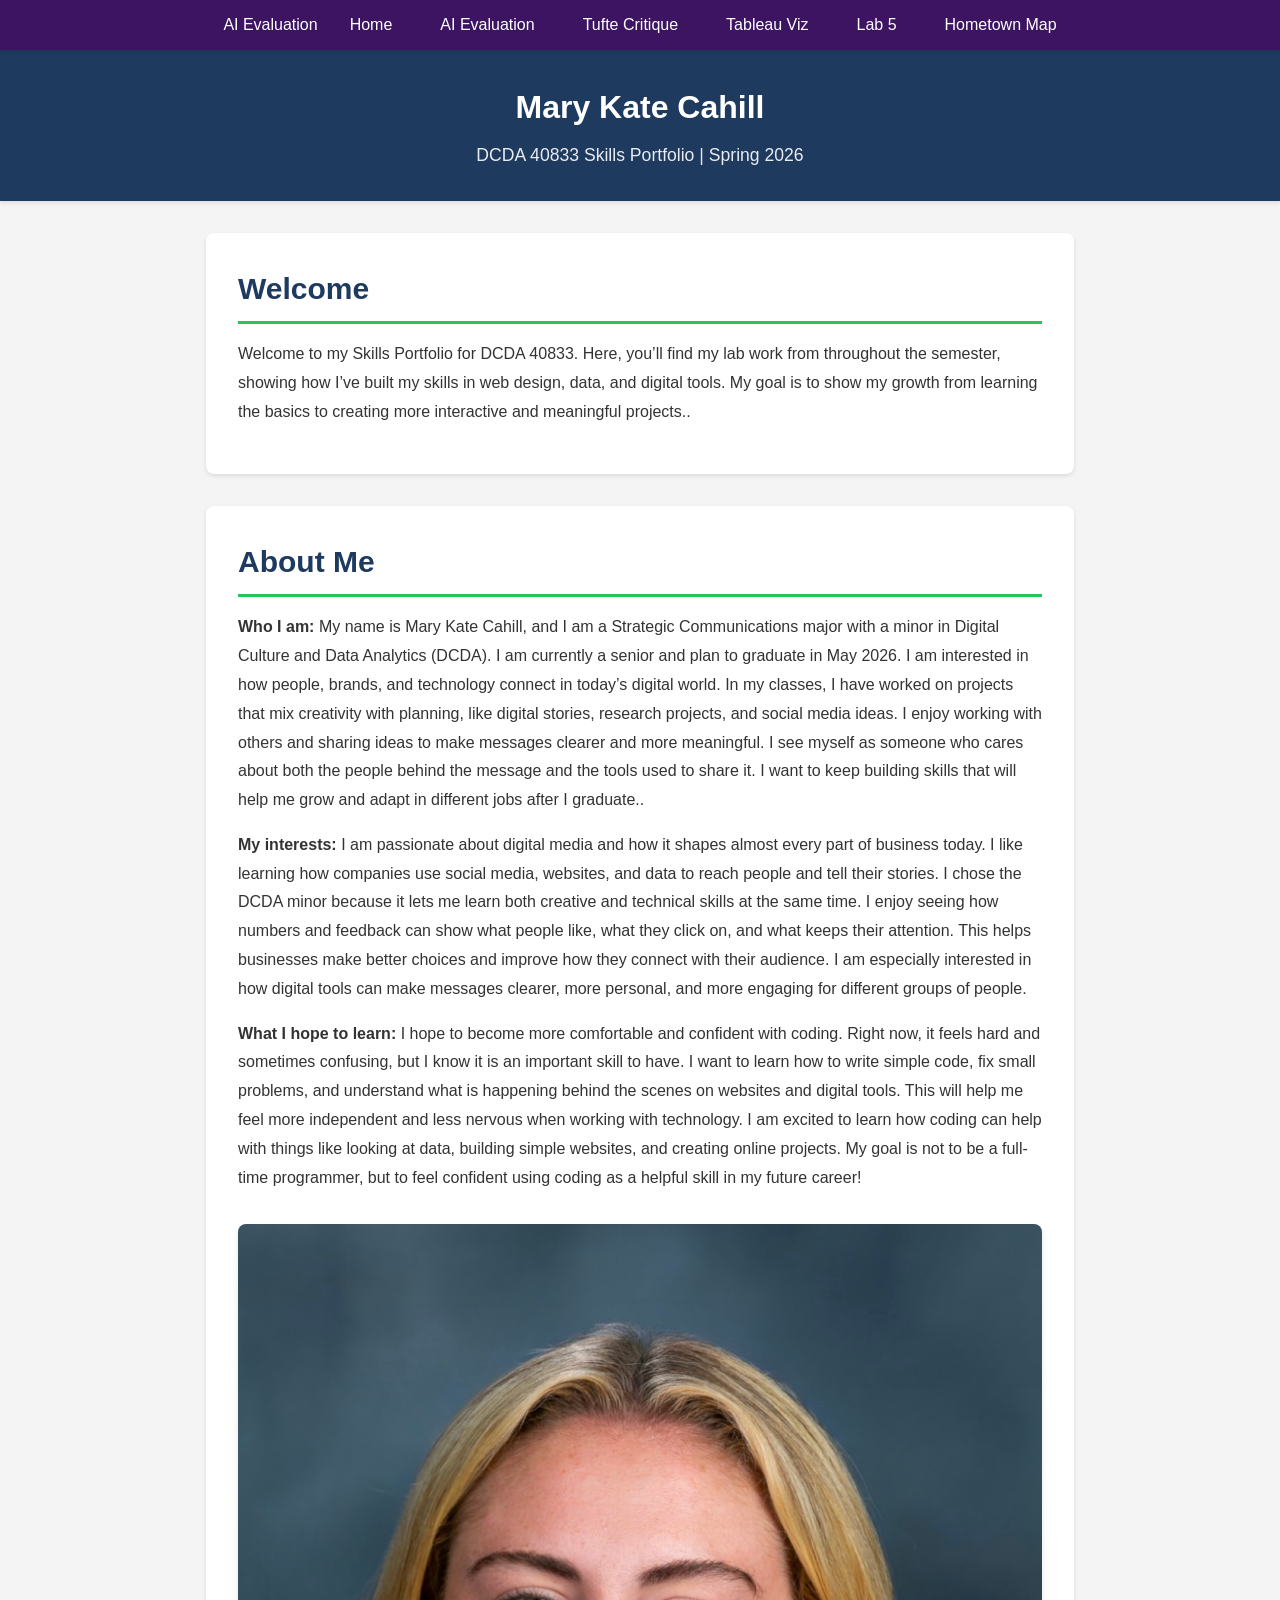
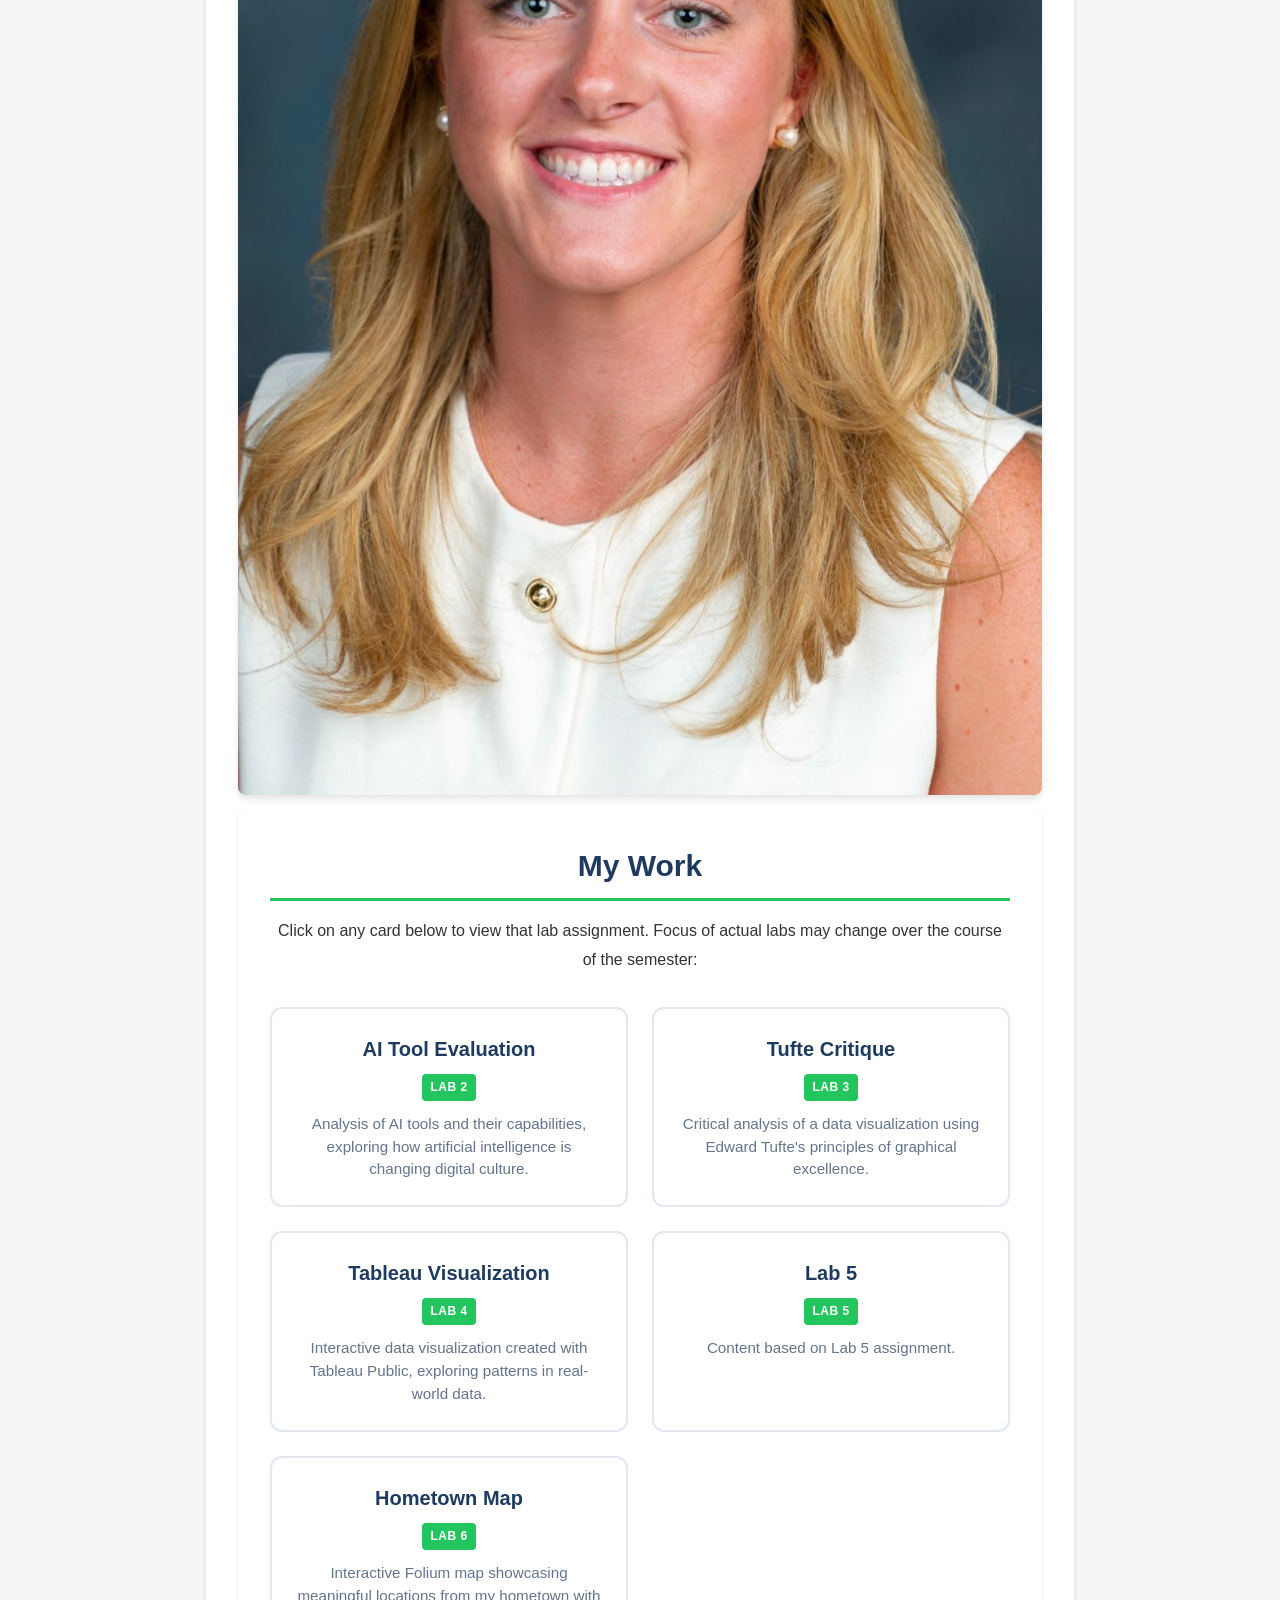
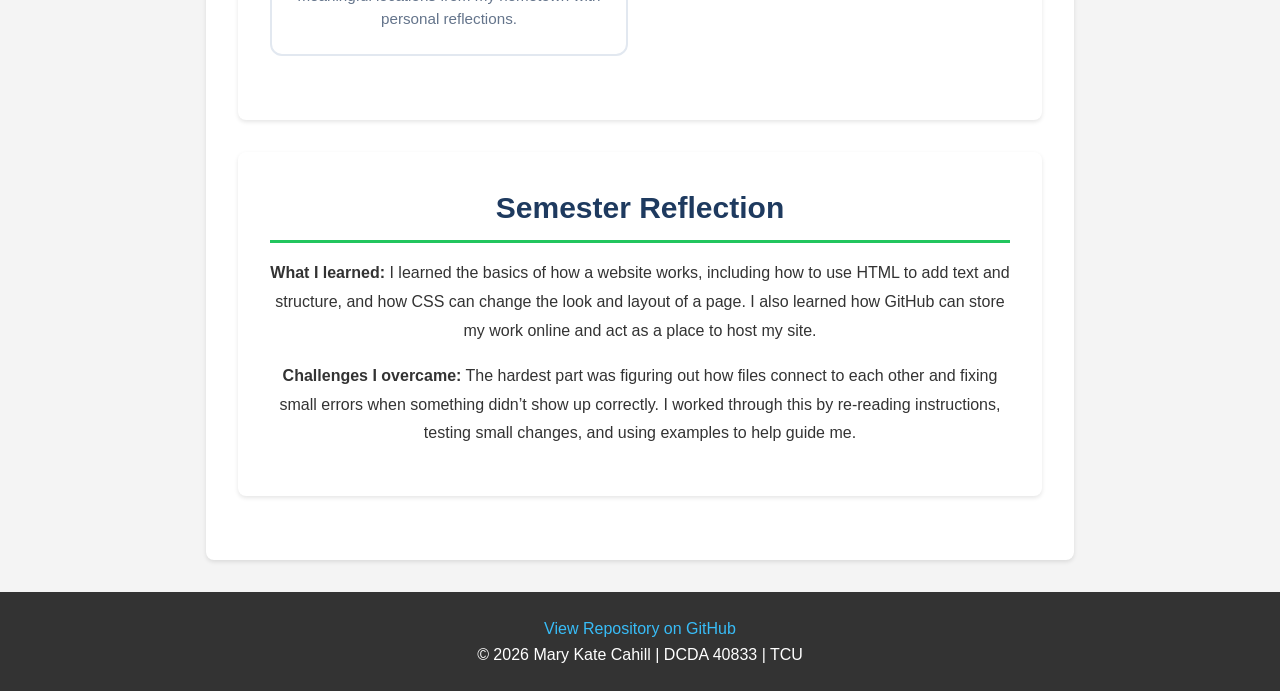
==== index.html @ c6112551 "lab 2" ====
<!DOCTYPE html>
<html lang="en">
<head>
    <meta charset="UTF-8">
    <meta name="viewport" content="width=device-width, initial-scale=1.0">
    <meta name="description" content="Skills Portfolio showcasing work from DCDA 40833">
    <meta name="author" content="Your Name">
    <title>Mary Kate Cahill  | DCDA 40833 Skills Portfolio</title>
    <link rel="stylesheet" href="css/styles.css">
</head>
<body>
    <!-- Navigation: Links to all portfolio pages -->
    <nav> <li><a href="ai-evaluation.html">AI Evaluation</a></li>
        
        <ul>
            <li><a href="index.html">Home</a></li>
            <li><a href="ai-evaluation.html">AI Evaluation</a></li>
            <li><a href="tufte-critique.html">Tufte Critique</a></li>
            <li><a href="tableau-visualization.html">Tableau Viz</a></li>
            <li><a href="lab5.html">Lab 5</a></li>
            <li><a href="hometown-map.html">Hometown Map</a></li>
        </ul>
    </nav>

    <!-- Header: Your name and course info -->
    <header>
        <h1>Mary Kate Cahill</h1>
        <p>DCDA 40833 Skills Portfolio | Spring 2026</p>
    </header>

    <main>
        <!-- Welcome Section: Brief introduction to your portfolio -->
        <section id="welcome">
            <h2>Welcome</h2>
            <!-- TODO: Write a brief introduction (2-3 sentences) about your portfolio -->
            <p>Welcome to my Skills Portfolio for DCDA 40833. Here, you’ll find my lab work from throughout the semester, showing how I’ve built my skills in web design, data, and digital tools. My goal is to show my growth from learning the basics to creating more interactive and meaningful projects..</p>
        </section>

        <!-- About Section: Tell visitors about yourself -->
        <section id="about">
            <h2>About Me</h2>
            <!-- TODO: Replace this placeholder content with information about yourself -->
            <p><strong>Who I am:</strong> My name is Mary Kate Cahill, and I am a Strategic Communications major with a minor in Digital Culture and Data Analytics (DCDA). I am currently a senior and plan to graduate in May 2026. I am interested in how people, brands, and technology connect in today’s digital world. In my classes, I have worked on projects that mix creativity with planning, like digital stories, research projects, and social media ideas. I enjoy working with others and sharing ideas to make messages clearer and more meaningful. I see myself as someone who cares about both the people behind the message and the tools used to share it. I want to keep building skills that will help me grow and adapt in different jobs after I graduate..</p>
            <p><strong>My interests:</strong> I am passionate about digital media and how it shapes almost every part of business today. I like learning how companies use social media, websites, and data to reach people and tell their stories. I chose the DCDA minor because it lets me learn both creative and technical skills at the same time. I enjoy seeing how numbers and feedback can show what people like, what they click on, and what keeps their attention. This helps businesses make better choices and improve how they connect with their audience. I am especially interested in how digital tools can make messages clearer, more personal, and more engaging for different groups of people.</p>
            <p><strong>What I hope to learn:</strong> I hope to become more comfortable and confident with coding. Right now, it feels hard and sometimes confusing, but I know it is an important skill to have. I want to learn how to write simple code, fix small problems, and understand what is happening behind the scenes on websites and digital tools. This will help me feel more independent and less nervous when working with technology. I am excited to learn how coding can help with things like looking at data, building simple websites, and creating online projects. My goal is not to be a full-time programmer, but to feel confident using coding as a helpful skill in my future career!</p>

            <!-- Optional: Add a photo of yourself -->
            <!-- I chose this introduction because I want visitors to know this portfolio shows my growth over the whole semester, not just one project  -->
             <!-- I included lab work in my welcome message to make it clear this site is built around hands-on learning and practice.  -->
             <!-- I mentioned web design and digital tools so visitors understand I am working on both creative and technical skills.  -->
             <!-- I focused on progress from basics to more advanced projects to show that I am learning step by step. -->
              <!-- I kept the language simple so anyone visiting, even without a tech background, can easily understand what this portfolio is about. -->

        
            
<figure class="viz-container">
    <img src="images/profile.jpg" alt="Photo of Your Name"


        </section>

        <!-- Portfolio Section: Links to all lab pages -->
        <section id="portfolio">
            <h2>My Work</h2>
            <p>Click on any card below to view that lab assignment. Focus of actual labs may change over the course of the semester:</p>

            <!-- Portfolio Grid: Cards linking to each lab page -->
            <div class="portfolio-grid">

                <!-- Lab 2: AI Tool Evaluation -->
                <a href="ai-evaluation.html" class="portfolio-card">
                    <h3>AI Tool Evaluation</h3>
                    <span class="lab-tag">Lab 2</span>
                    <p>Analysis of AI tools and their capabilities, exploring how artificial intelligence is changing digital culture.</p>
                </a>

                <!-- Lab 3: Tufte Critique -->
                <a href="tufte-critique.html" class="portfolio-card">
                    <h3>Tufte Critique</h3>
                    <span class="lab-tag">Lab 3</span>
                    <p>Critical analysis of a data visualization using Edward Tufte's principles of graphical excellence.</p>
                </a>

                <!-- Lab 4: Tableau Visualization -->
                <a href="tableau-visualization.html" class="portfolio-card">
                    <h3>Tableau Visualization</h3>
                    <span class="lab-tag">Lab 4</span>
                    <p>Interactive data visualization created with Tableau Public, exploring patterns in real-world data.</p>
                </a>

                <!-- Lab 5: TBD -->
                <a href="lab5.html" class="portfolio-card">
                    <h3>Lab 5</h3>
                    <span class="lab-tag">Lab 5</span>
                    <p>Content based on Lab 5 assignment.</p>
                </a>

                <!-- Lab 6: Hometown Map -->
                <a href="hometown-map.html" class="portfolio-card">
                    <h3>Hometown Map</h3>
                    <span class="lab-tag">Lab 6</span>
                    <p>Interactive Folium map showcasing meaningful locations from my hometown with personal reflections.</p>
                </a>

            </div>
        </section>

        <!-- Reflection Section: Optional semester reflection -->
        <section id="reflection">
            <h2>Semester Reflection</h2>
            <!-- TODO: After completing all labs, write a reflection on your growth -->
            <p><strong>What I learned:</strong> I learned the basics of how a website works, including how to use HTML to add text and structure, and how CSS can change the look and layout of a page. I also learned how GitHub can store my work online and act as a place to host my site.</p>
            <p><strong>Challenges I overcame:</strong> The hardest part was figuring out how files connect to each other and fixing small errors when something didn’t show up correctly. I worked through this by re-reading instructions, testing small changes, and using examples to help guide me.</p>
            
        </section>
    </main>

    <!-- Footer: Links and copyright -->
    <footer>
        <p><a href="https://github.com/yourusername/your-repo-name">View Repository on GitHub</a></p>
        <p>&copy; 2026 Mary Kate Cahill | DCDA 40833 | TCU</p>
    </footer>
</body>
</html>
---- css/styles.css ----
/* =========================
   DCDA 40833 Skills Portfolio Template
   CSS Stylesheet for Student Portfolios
   ========================= */

/* =========================
   CSS Variables (Color Scheme)
   ========================= */
:root {
    --primary-color: #1e3a5f;      /* Ocean Blue */
    --secondary-color: #22c55e;    /* Forest Green */
    --accent-color: #38bdf8;       /* Slate Professional */
    --text-color: #333;            /* Dark gray for text */
    --text-secondary: #64748b;     /* Lighter gray for captions */
    --bg-color: #f4f4f4;           /* Light background */
    --white: #ffffff;
}

/* =========================
   Basic Reset & Typography
   ========================= */
* {
    margin: 0;
    padding: 0;
    box-sizing: border-box;
}

html {
    scroll-behavior: smooth;       /* Smooth scrolling for anchor links */
}

body {
    font-family: -apple-system, BlinkMacSystemFont, 'Segoe UI', 'Roboto', 'Helvetica Neue', Arial, sans-serif;
    line-height: 1.6;
    color: var(--text-color);
    background-color: var(--bg-color);
}

/* =========================
   Header & Navigation
   ========================= */
/* Style semantic tags directly - no classes needed! */
header {
    background-color: var(--primary-color);
    color: white;
    padding: 2rem 0;
    text-align: center;
    box-shadow: 0 2px 4px rgba(0, 0, 0, 0.1);
}

header h1 {
    color: white;
    margin: 0 0 0.5rem 0;
    font-size: 2rem;
}

header p {
    margin: 0;
    opacity: 0.9;
    font-size: 1.1rem;
}

nav {
    background-color: #3d1461;
    padding: 0.75rem;
    display: flex;              /* Make nav a flex container */
    justify-content: center;    /* Center the ul inside nav */
    position: sticky;           /* Stick to top when scrolling */
    top: 0;
    z-index: 100;
    box-shadow: 0 2px 4px rgba(0, 0, 0, 0.1);
}

/* Style the navigation list */
nav ul {
    list-style: none;           /* Remove bullets */
    padding: 0;                 /* Remove default padding */
    margin: 0;                  /* Remove default margin */
    display: flex;              /* Arrange items horizontally */
    flex-direction: row;        /* Explicit: horizontal on desktop */
    justify-content: center;    /* Center the items */
    gap: 1rem;                  /* Space between items */
    flex-wrap: wrap;            /* Wrap on small screens */
}

nav li {
    list-style: none;           /* Extra insurance - remove bullets */
}

nav a {
    color: white;
    text-decoration: none;
    padding: 0.5rem 1rem;
    transition: background-color 0.3s ease;
    border-radius: 4px;
}

nav a:hover {
    background-color: var(--primary-color);
}

/* =========================
   Main Content
   ========================= */
/* Style main semantic tag directly */
main {
    max-width: 900px;          /* Don't get too wide */
    margin: 2rem auto;         /* Center horizontally */
    padding: 0 1rem;           /* Space on sides for mobile */
}

/* All sections inside main get consistent styling */
main section {
    background-color: white;
    padding: 2rem;
    margin-bottom: 2rem;       /* Space between sections */
    border-radius: 8px;        /* Rounded corners */
    box-shadow: 0 2px 4px rgba(0, 0, 0, 0.1);
}

/* Style h2 headings inside sections */
main section h2 {
    color: var(--primary-color);
    border-bottom: 3px solid var(--secondary-color);
    padding-bottom: 0.5rem;
    margin-bottom: 1rem;
    font-size: 1.875rem;
}

main section h3 {
    color: var(--text-color);
    margin-top: 1.5rem;
    margin-bottom: 0.75rem;
    font-size: 1.5rem;
}

/* Paragraphs inside sections */
main section p {
    margin-bottom: 1rem;
    line-height: 1.8;
}

/* Lists inside sections */
main section ul,
main section ol {
    margin: 1rem 0 1rem 2rem;
    line-height: 1.8;
}

main section li {
    margin-bottom: 0.5rem;
}

/* =========================
   Data Visualizations
   ========================= */
/* Container for charts and images */
.viz-container {
    margin: 2rem 0;
    text-align: center;
}

.viz-container img {
    max-width: 100%;           /* Responsive: never wider than container */
    height: auto;              /* Maintain aspect ratio */
    border-radius: 8px;
    box-shadow: 0 4px 6px rgba(0, 0, 0, 0.1);
    margin-bottom: 0.5rem;
}

/* Figure captions */
.viz-container figcaption {
    font-style: italic;
    color: var(--text-secondary);
    font-size: 0.9rem;
    margin-top: 0.5rem;
}

/* Grid layout for multiple visualizations */
.viz-grid {
    display: grid;
    grid-template-columns: repeat(auto-fit, minmax(300px, 1fr));
    gap: 1.5rem;
    margin: 2rem 0;
}

/* =========================
   Code Blocks
   ========================= */
/* Improve pre/code styling for Python code */
pre {
    background: #2d2d2d;          /* Dark background */
    color: #f8f8f2;               /* Light text */
    border: none;
    border-radius: 8px;
    padding: 1.5rem;
    overflow-x: auto;
    margin: 1.5rem 0;
    font-size: 0.9rem;
    line-height: 1.5;
}

code {
    font-family: 'SF Mono', Monaco, 'Cascadia Code', 'Roboto Mono', Consolas, 'Courier New', monospace;
}

/* Inline code (inside paragraphs) */
p code, li code {
    background: #f4f4f4;
    color: #c7254e;
    padding: 0.2rem 0.4rem;
    border-radius: 3px;
    font-size: 0.9em;
}

/* Code block titles */
.code-title {
    background: #1e1e1e;
    color: #9cdcfe;
    padding: 0.5rem 1rem;
    border-radius: 8px 8px 0 0;
    font-family: monospace;
    font-size: 0.85rem;
    margin-bottom: -0.5rem;
}

.code-title + pre {
    border-radius: 0 0 8px 8px;
    margin-top: 0;
}

/* =========================
   Data Tables
   ========================= */
table {
    width: 100%;
    border-collapse: collapse;
    margin: 1.5rem 0;
    background: white;
}

th, td {
    padding: 0.75rem 1rem;
    text-align: left;
    border: 1px solid #e2e8f0;
}

th {
    background: var(--primary-color);
    color: white;
    font-weight: 600;
}

tr:nth-child(even) {
    background: #f8f9fa;
}

.results-table {
    font-size: 0.95rem;
    margin: 1.5rem auto;
    max-width: 700px;
}

.results-table td {
    text-align: center;
}

.results-table td:first-child {
    text-align: left;
    font-weight: 500;
}

/* Highlight key rows */
.results-table tr.highlight {
    background: #fff3cd;
    font-weight: bold;
}

/* =========================
   Framework Connections
   ========================= */
.framework-callout {
    background: linear-gradient(135deg, #f0e7f8, #e9d5ff);
    border-left: 5px solid var(--secondary-color);
    border-radius: 8px;
    padding: 1.5rem;
    margin: 2rem 0;
}

.framework-callout h3 {
    color: var(--primary-color);
    margin-top: 0;
}

.framework-callout strong {
    color: var(--secondary-color);
}

/* =========================
   Portfolio Cards
   ========================= */
/* Grid layout for portfolio cards on home page */
.portfolio-grid {
    display: grid;
    grid-template-columns: repeat(auto-fit, minmax(280px, 1fr));
    gap: 1.5rem;
    margin: 2rem 0;
}

/* Individual portfolio card styling */
.portfolio-card {
    display: block;
    background: white;
    border: 2px solid #e2e8f0;
    border-radius: 12px;
    padding: 1.5rem;
    text-decoration: none;
    color: var(--text-color);
    transition: all 0.3s ease;
    position: relative;
}

.portfolio-card:hover {
    border-color: var(--primary-color);
    box-shadow: 0 8px 16px rgba(77, 25, 121, 0.15);
    transform: translateY(-4px);
}

.portfolio-card h3 {
    color: var(--primary-color);
    margin: 0 0 0.5rem 0;
    font-size: 1.25rem;
}

.portfolio-card p {
    color: var(--text-secondary);
    font-size: 0.95rem;
    margin: 0.75rem 0 0 0;
    line-height: 1.5;
}

/* Lab tag badge on portfolio cards */
.lab-tag {
    display: inline-block;
    background: var(--secondary-color);
    color: white;
    font-size: 0.75rem;
    font-weight: 600;
    padding: 0.25rem 0.5rem;
    border-radius: 4px;
    text-transform: uppercase;
    letter-spacing: 0.5px;
}

/* =========================
   Footer (semantic tag)
   ========================= */
footer {
    background-color: #333;
    color: white;
    text-align: center;
    padding: 1.5rem;
    margin-top: 2rem;
}

footer a {
    color: var(--accent-color);
    text-decoration: none;
}

footer a:hover {
    text-decoration: underline;
}

/* =========================
   Responsive Design (Mobile)
   ========================= */
@media (max-width: 768px) {
    header h1 {
        font-size: 1.5rem;     /* Smaller on mobile */
    }

    nav {
        font-size: 0.9rem;
    }

    /* Stack navigation vertically on mobile */
    nav ul {
        flex-direction: column;  /* Change from row to column */
        align-items: center;     /* Center the stacked items */
    }

    nav a {
        display: block;          /* Full width for easier tapping */
        width: 100%;
        text-align: center;
    }

    main section {
        padding: 1rem;         /* Less padding on mobile */
    }

    .viz-grid {
        grid-template-columns: 1fr;  /* Single column on mobile */
    }
}

/* =========================
   Print Styles (Optional)
   ========================= */
@media print {
    nav {
        display: none;
    }

    main section {
        box-shadow: none;
        page-break-inside: avoid;
    }
}
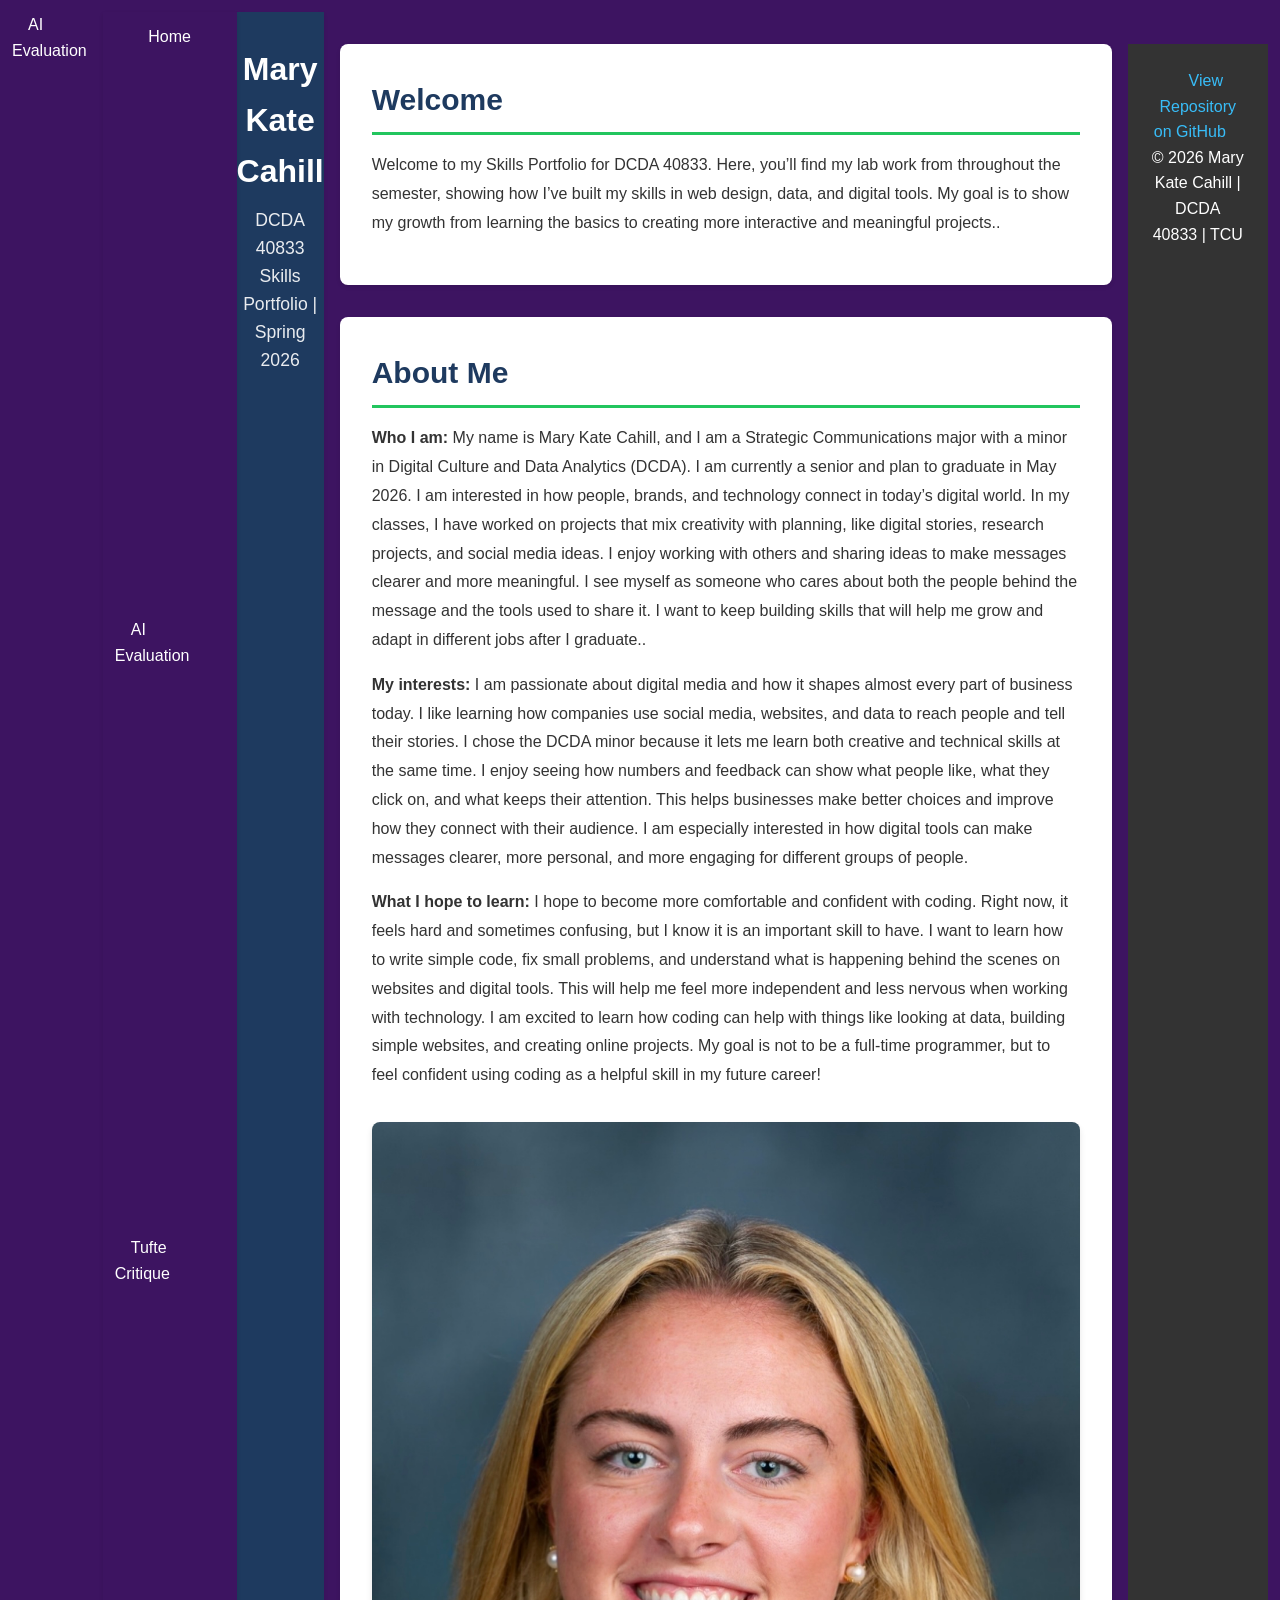
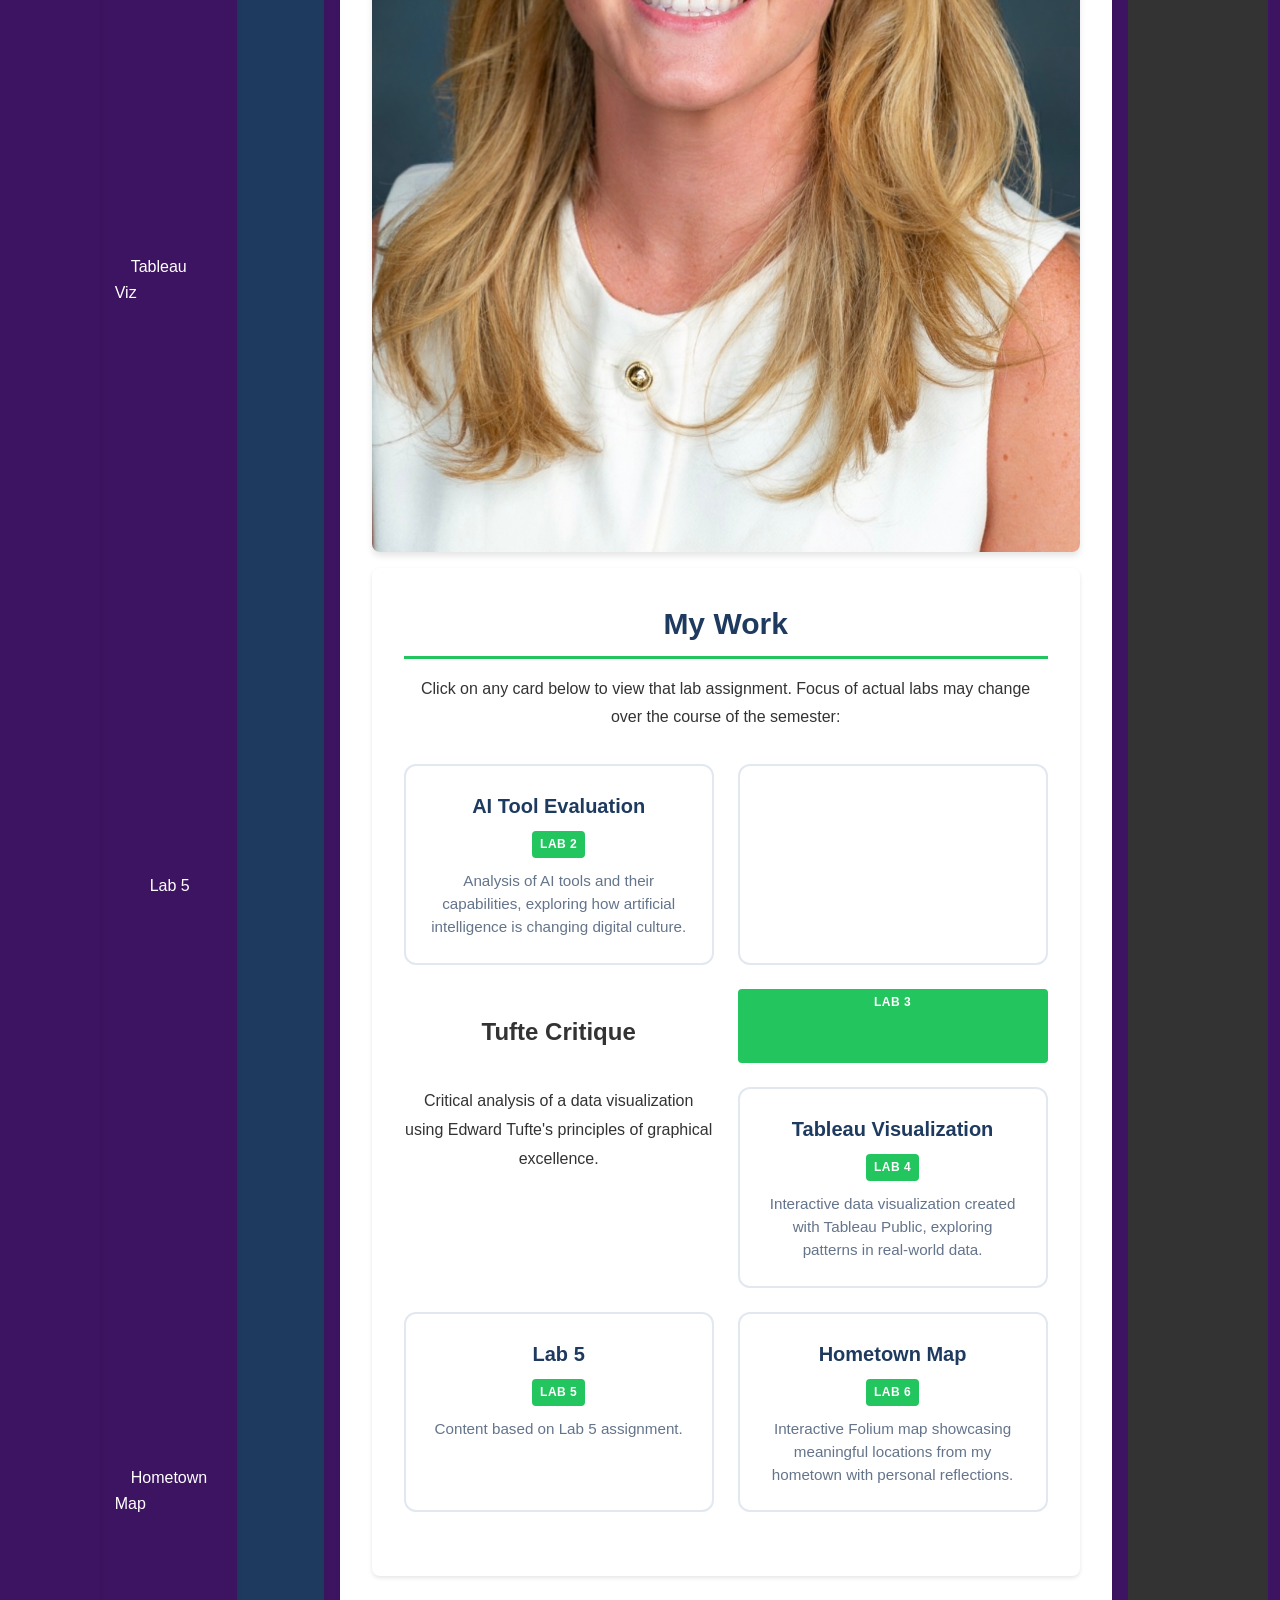
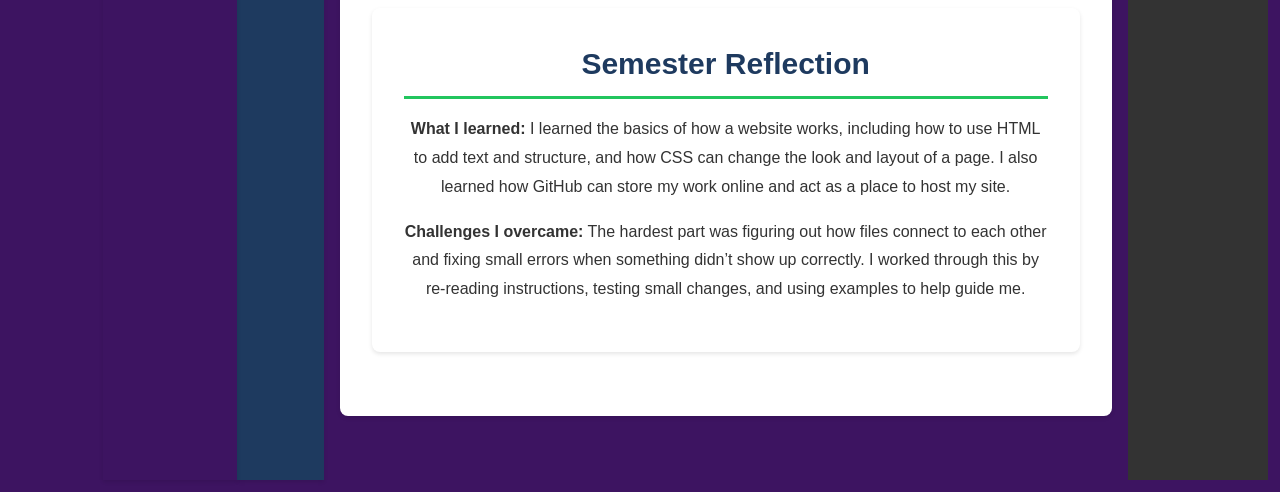
==== commit 7b8bddc2: "lab3- update" ====
--- a/index.html
+++ b/index.html
@@ -12,15 +12,17 @@
     <!-- Navigation: Links to all portfolio pages -->
     <nav> <li><a href="ai-evaluation.html">AI Evaluation</a></li>
         
-        <ul>
-            <li><a href="index.html">Home</a></li>
-            <li><a href="ai-evaluation.html">AI Evaluation</a></li>
-            <li><a href="tufte-critique.html">Tufte Critique</a></li>
-            <li><a href="tableau-visualization.html">Tableau Viz</a></li>
-            <li><a href="lab5.html">Lab 5</a></li>
-            <li><a href="hometown-map.html">Hometown Map</a></li>
-        </ul>
-    </nav>
+    <nav>
+    <ul>
+        <li><a href="index.html">Home</a></li>
+        <li><a href="lab02.html">AI Evaluation</a></li>
+        <li><a href="lab03.html">Tufte Critique</a></li>
+        <li><a href="tableau-visualization.html">Tableau Viz</a></li>
+        <li><a href="lab5.html">Lab 5</a></li>
+        <li><a href="hometown-map.html">Hometown Map</a></li>
+    </ul>
+</nav>
+
 
     <!-- Header: Your name and course info -->
     <header>
@@ -75,11 +77,12 @@
                 </a>
 
                 <!-- Lab 3: Tufte Critique -->
-                <a href="tufte-critique.html" class="portfolio-card">
+                <a href="lab03.html" class="portfolio-card"></a>
                     <h3>Tufte Critique</h3>
                     <span class="lab-tag">Lab 3</span>
                     <p>Critical analysis of a data visualization using Edward Tufte's principles of graphical excellence.</p>
                 </a>
+
 
                 <!-- Lab 4: Tableau Visualization -->
                 <a href="tableau-visualization.html" class="portfolio-card">
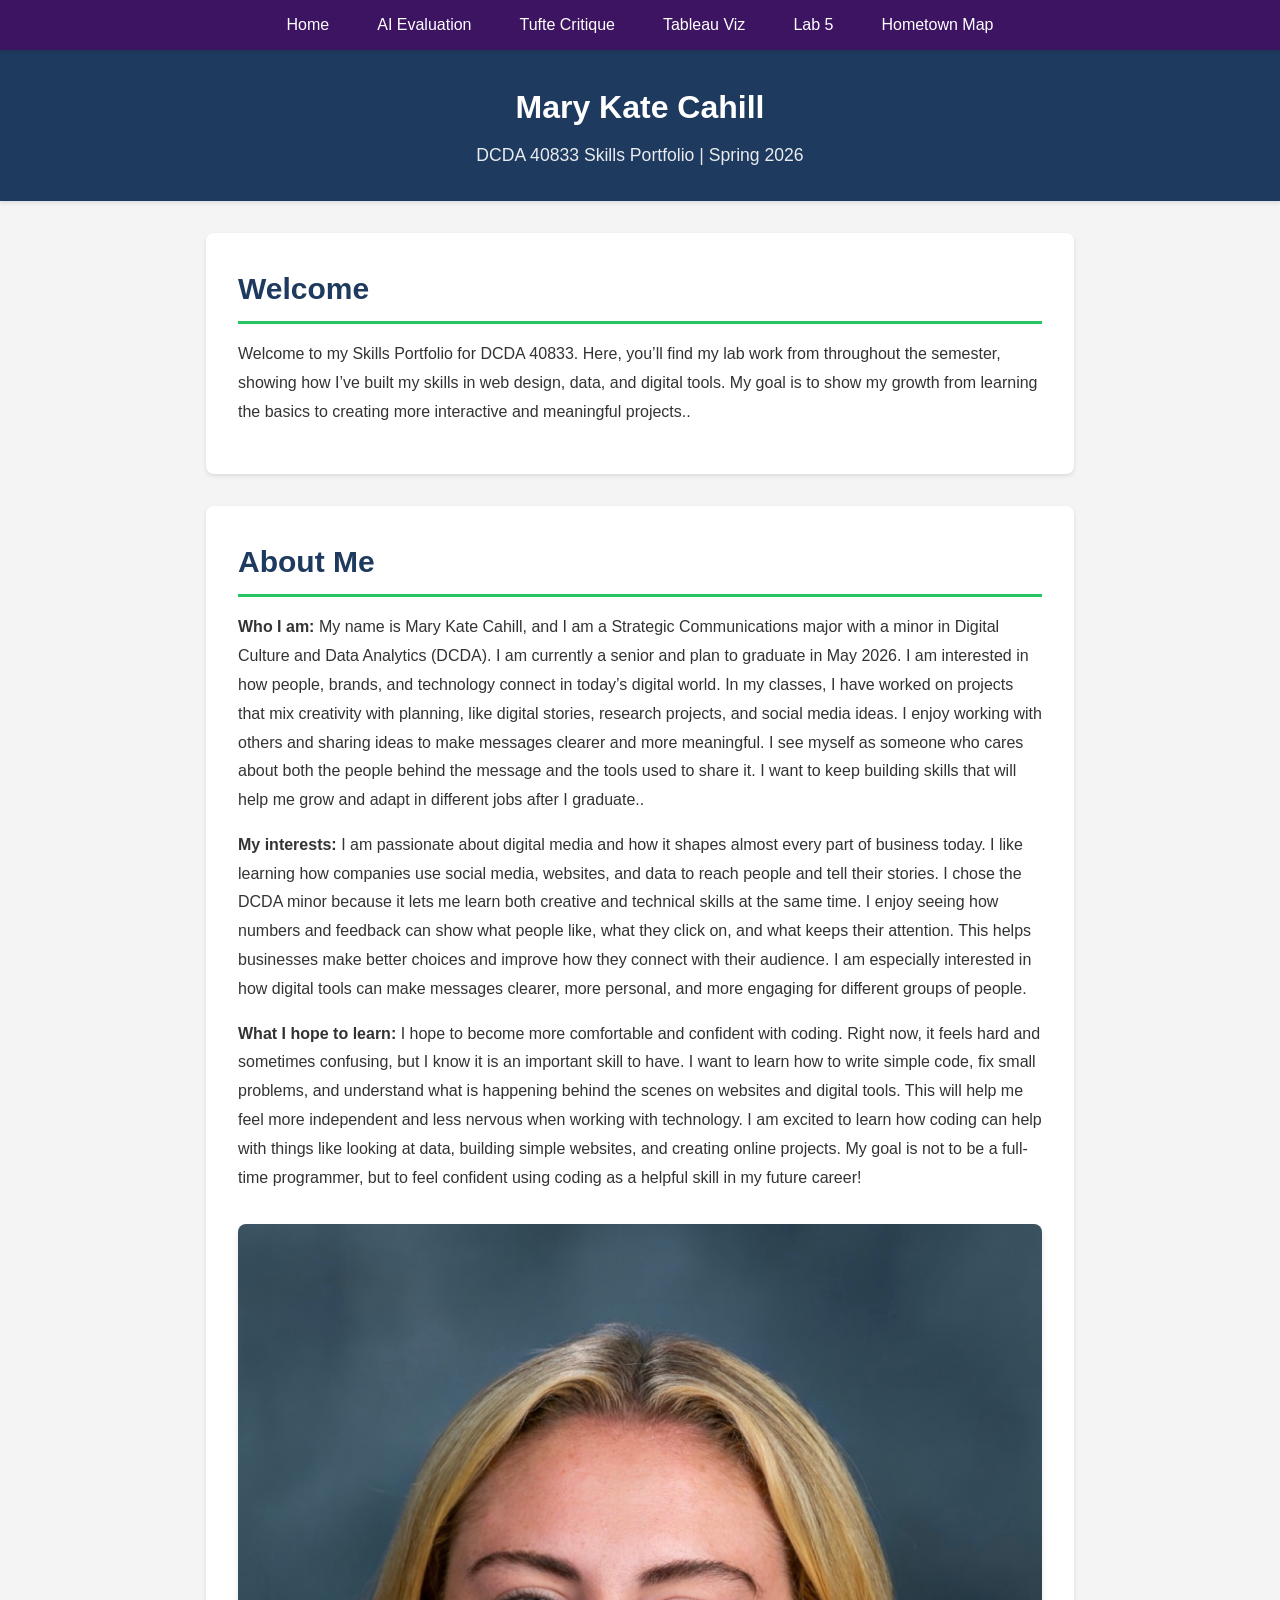
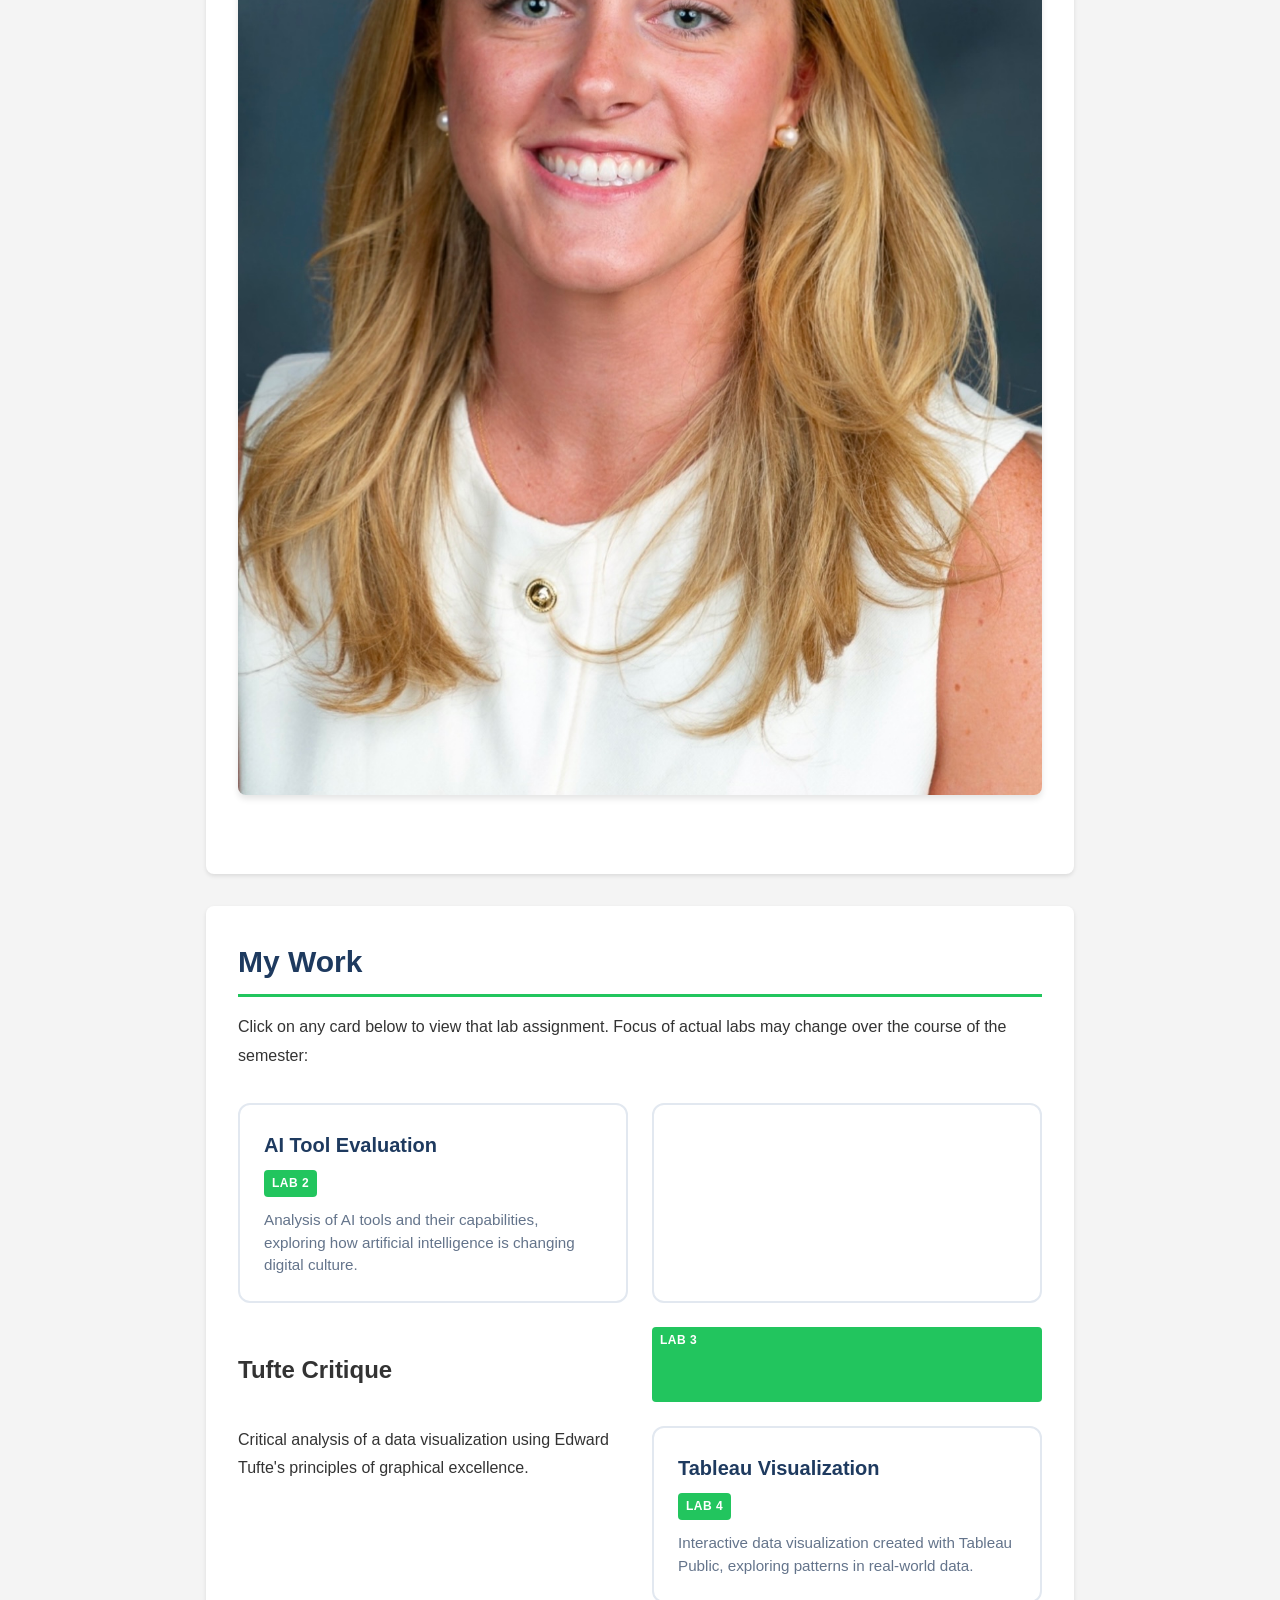
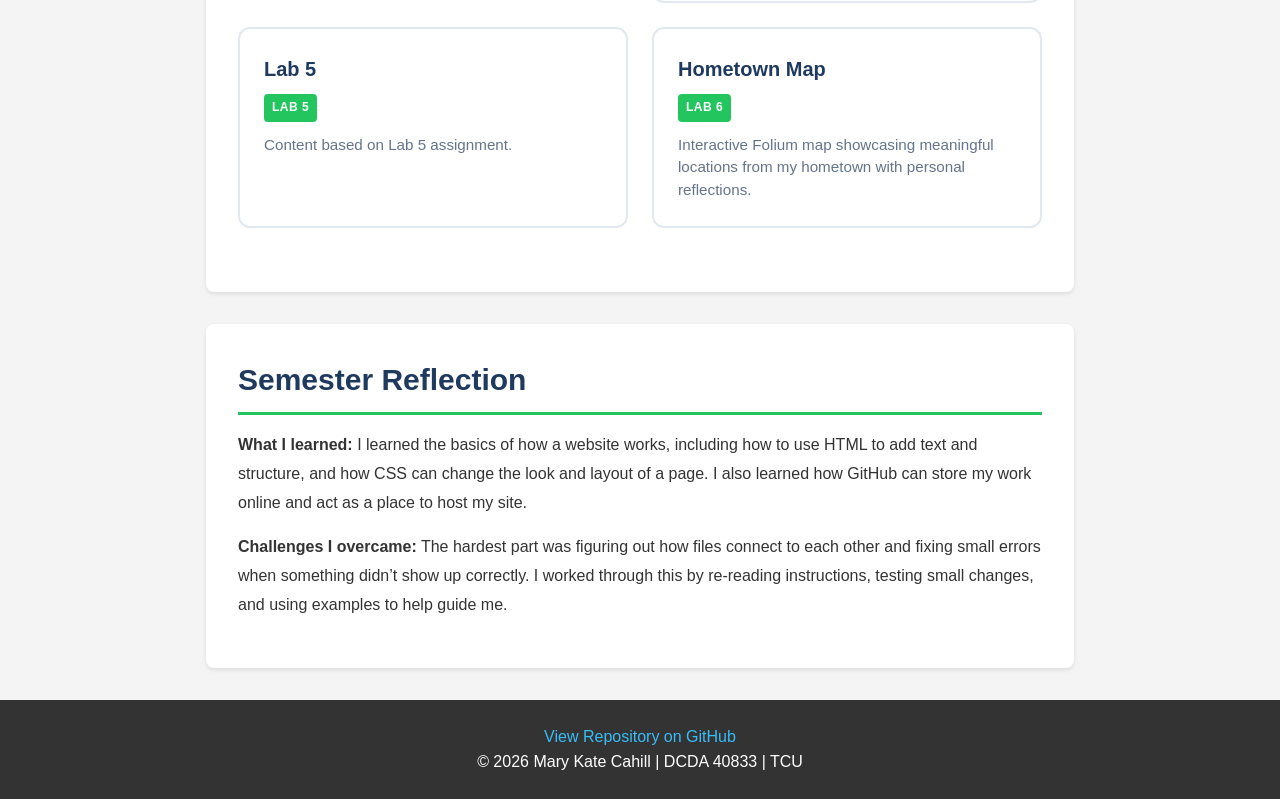
==== commit 5dc50b76: "lab3VC" ====
--- a/index.html
+++ b/index.html
@@ -9,19 +9,16 @@
     <link rel="stylesheet" href="css/styles.css">
 </head>
 <body>
-    <!-- Navigation: Links to all portfolio pages -->
-    <nav> <li><a href="ai-evaluation.html">AI Evaluation</a></li>
-        
     <nav>
-    <ul>
-        <li><a href="index.html">Home</a></li>
-        <li><a href="lab02.html">AI Evaluation</a></li>
-        <li><a href="lab03.html">Tufte Critique</a></li>
-        <li><a href="tableau-visualization.html">Tableau Viz</a></li>
-        <li><a href="lab5.html">Lab 5</a></li>
-        <li><a href="hometown-map.html">Hometown Map</a></li>
-    </ul>
-</nav>
+        <ul>
+            <li><a href="index.html">Home</a></li>
+            <li><a href="lab02.html">AI Evaluation</a></li>
+            <li><a href="lab03.html">Tufte Critique</a></li>
+            <li><a href="tableau-visualization.html">Tableau Viz</a></li>
+            <li><a href="lab5.html">Lab 5</a></li>
+            <li><a href="hometown-map.html">Hometown Map</a></li>
+        </ul>
+    </nav>
 
 
     <!-- Header: Your name and course info -->
@@ -56,7 +53,7 @@
         
             
 <figure class="viz-container">
-    <img src="images/profile.jpg" alt="Photo of Your Name"
+    <img src="images/profile.jpg" alt="Photo of Mary Kate Cahill">
 
 
         </section>
@@ -77,11 +74,11 @@
                 </a>
 
                 <!-- Lab 3: Tufte Critique -->
-                <a href="lab03.html" class="portfolio-card"></a>
-                    <h3>Tufte Critique</h3>
-                    <span class="lab-tag">Lab 3</span>
-                    <p>Critical analysis of a data visualization using Edward Tufte's principles of graphical excellence.</p>
-                </a>
+               <a href="lab03.html" class="portfolio-card"></a>
+    <h3>Tufte Critique</h3>
+    <span class="lab-tag">Lab 3</span>
+    <p>Critical analysis of a data visualization using Edward Tufte's principles of graphical excellence.</p>
+</a>
 
 
                 <!-- Lab 4: Tableau Visualization -->
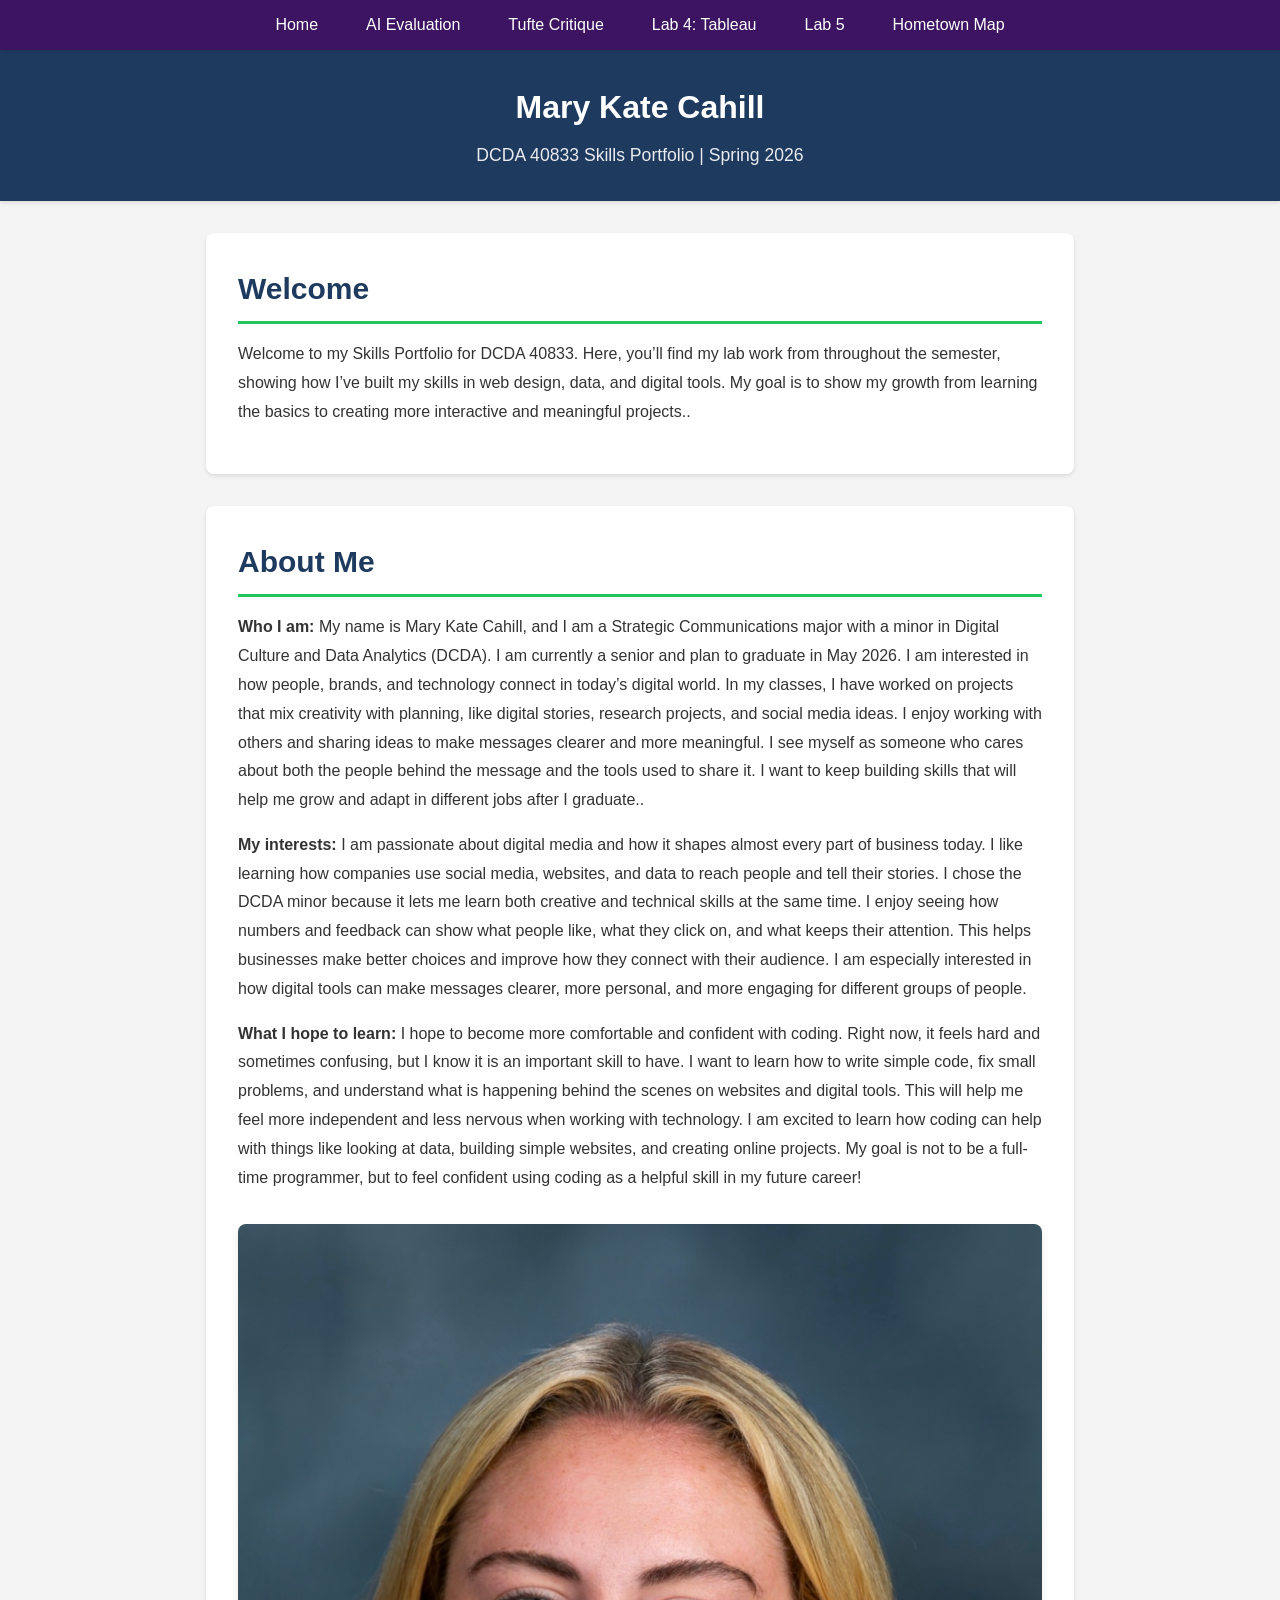
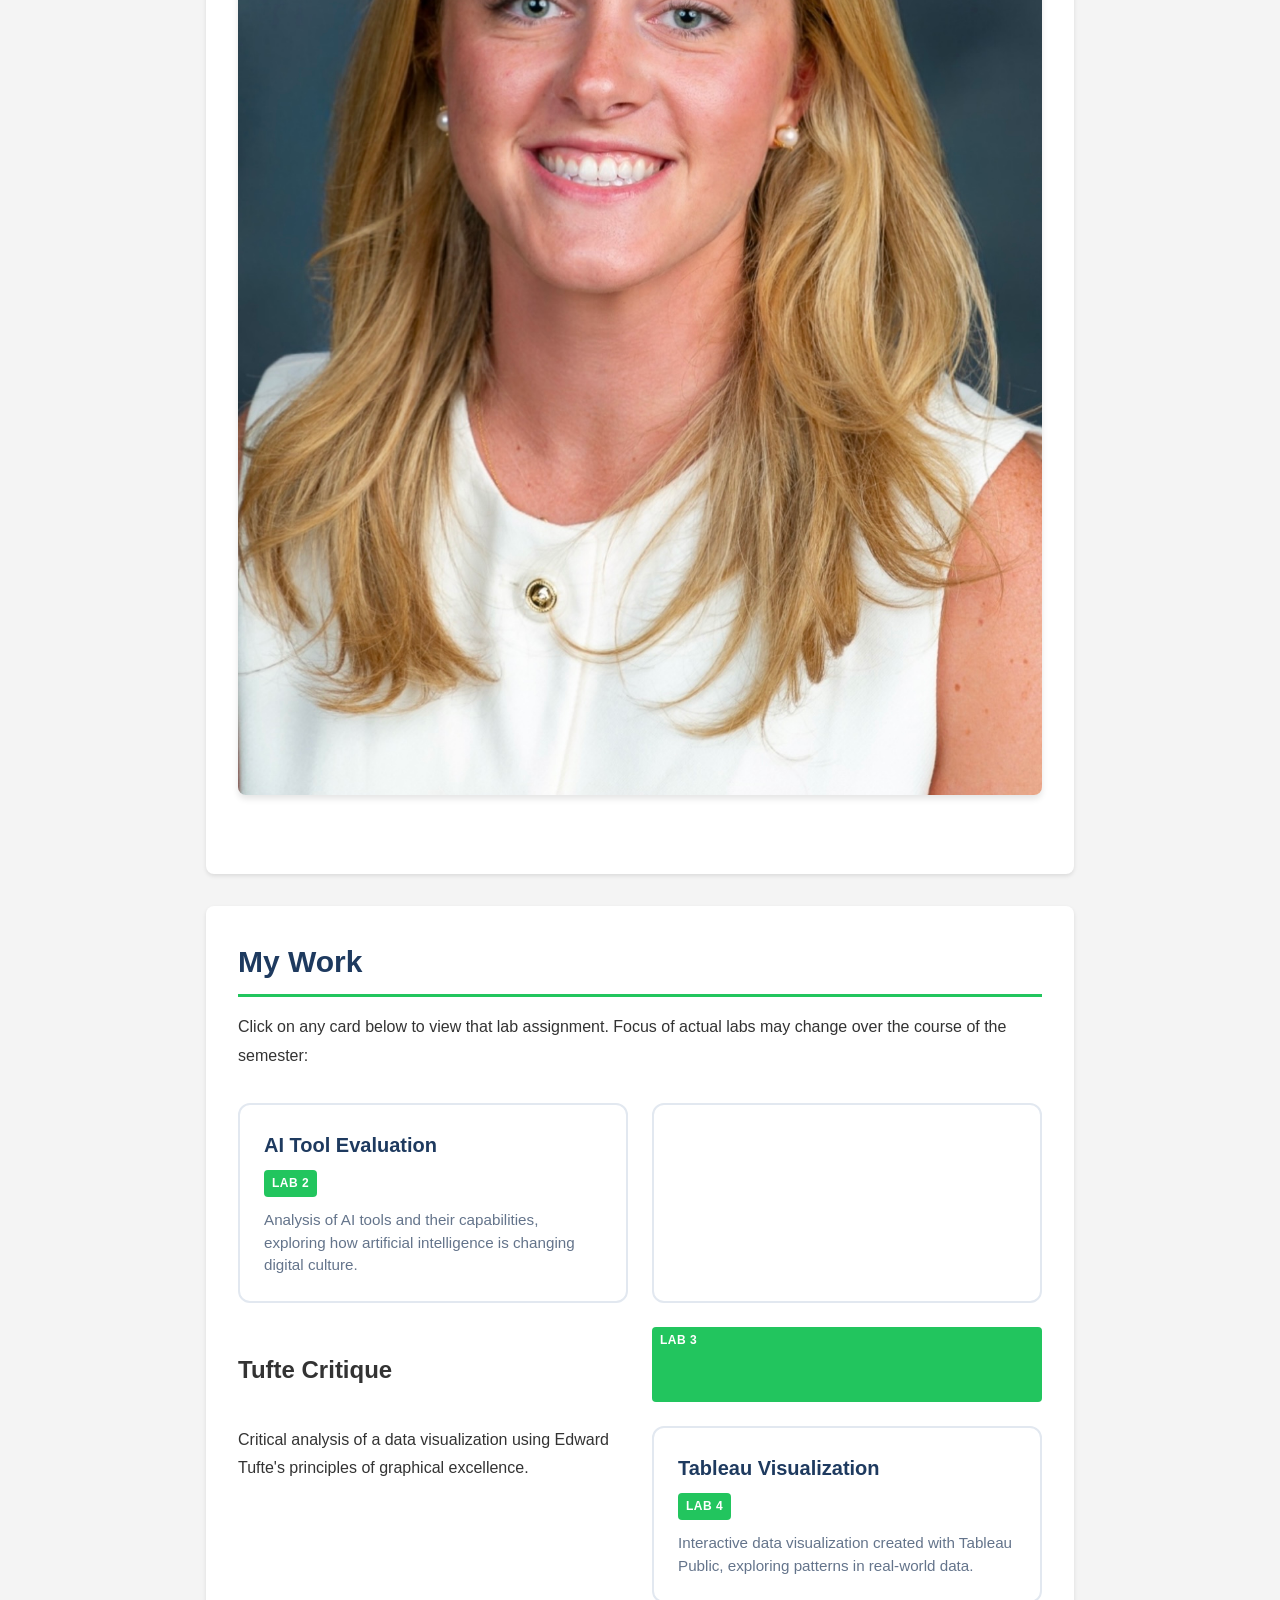
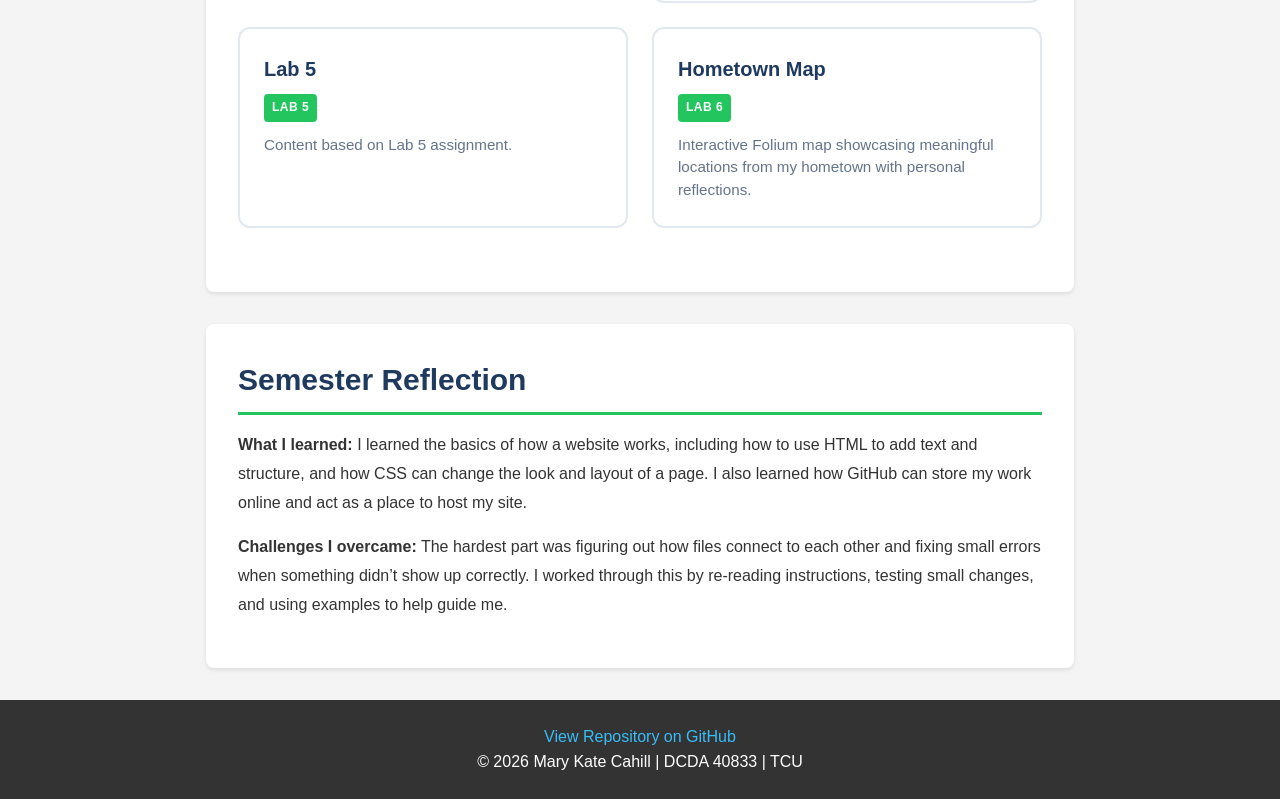
==== commit 7c5f6a65: "lab4" ====
--- a/index.html
+++ b/index.html
@@ -14,7 +14,7 @@
             <li><a href="index.html">Home</a></li>
             <li><a href="lab02.html">AI Evaluation</a></li>
             <li><a href="lab03.html">Tufte Critique</a></li>
-            <li><a href="tableau-visualization.html">Tableau Viz</a></li>
+            <li><a href="lab04.html">Lab 4: Tableau</a></li>
             <li><a href="lab5.html">Lab 5</a></li>
             <li><a href="hometown-map.html">Hometown Map</a></li>
         </ul>
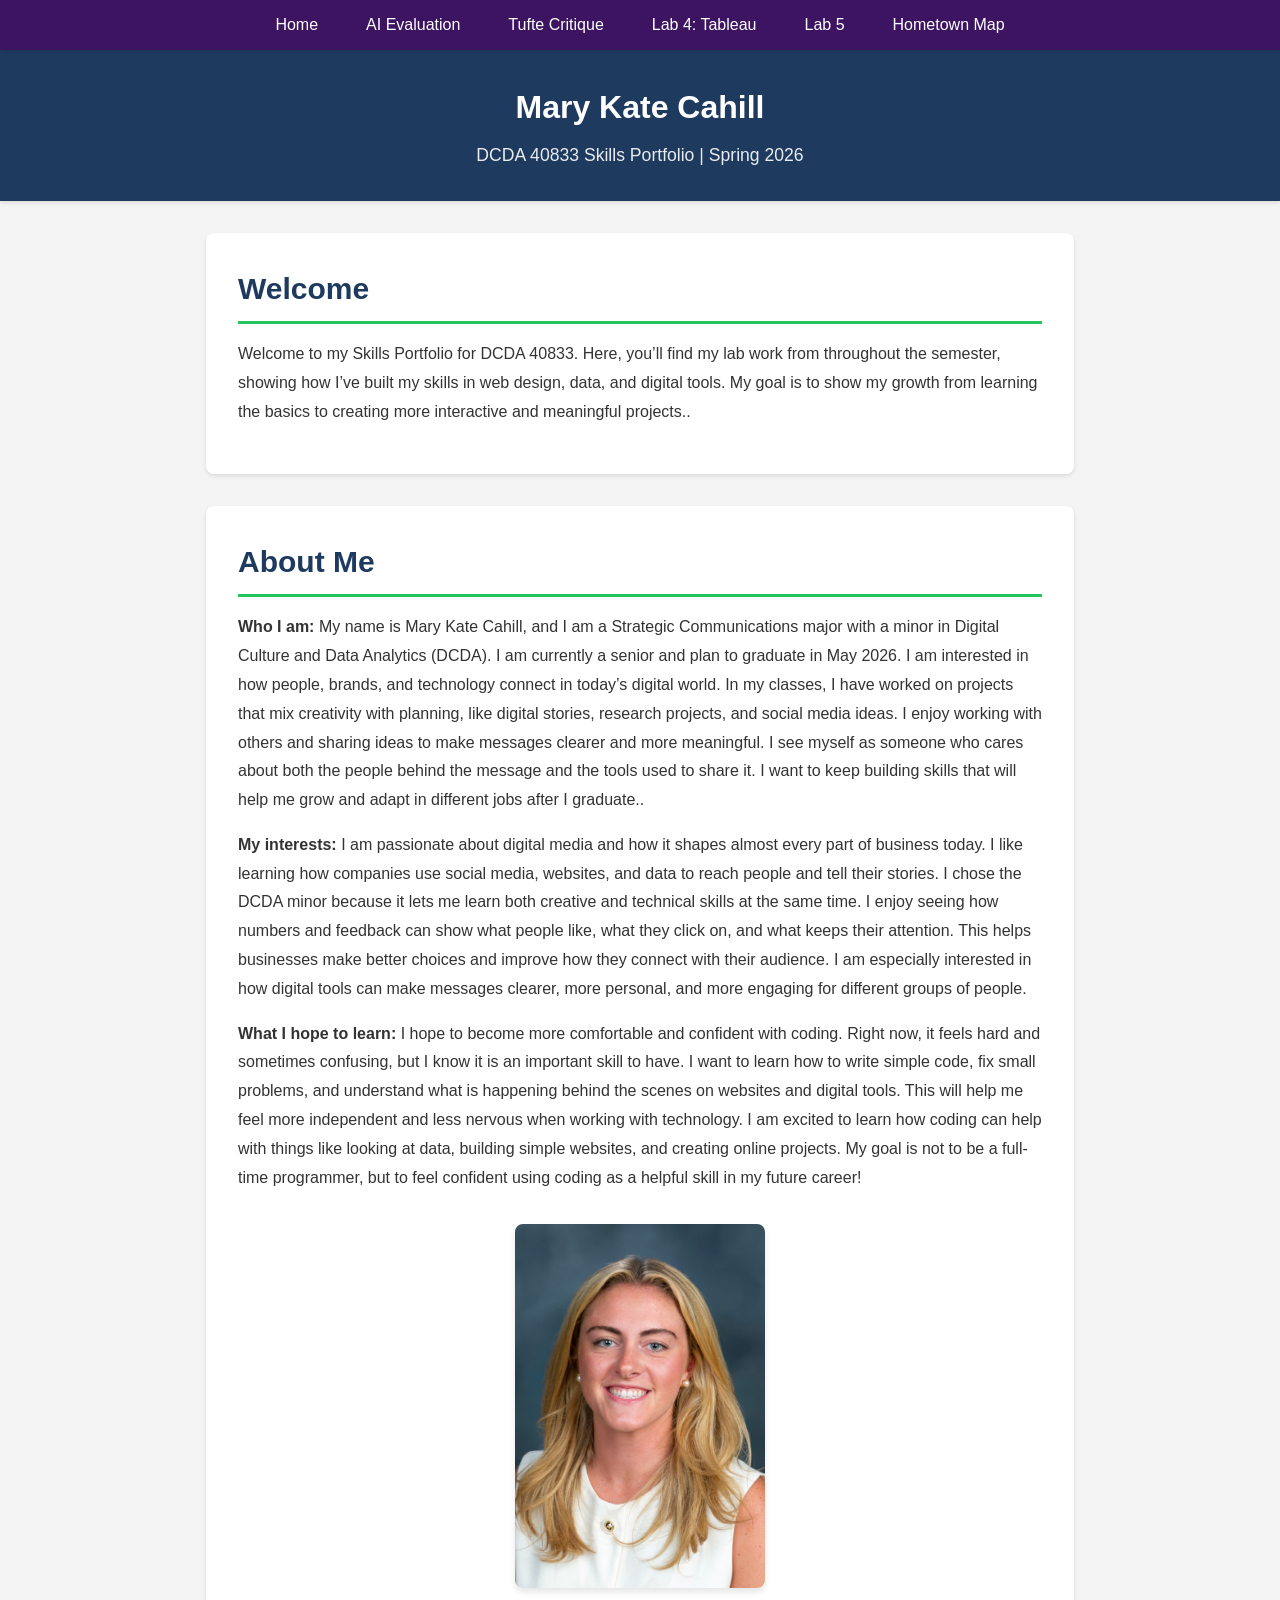
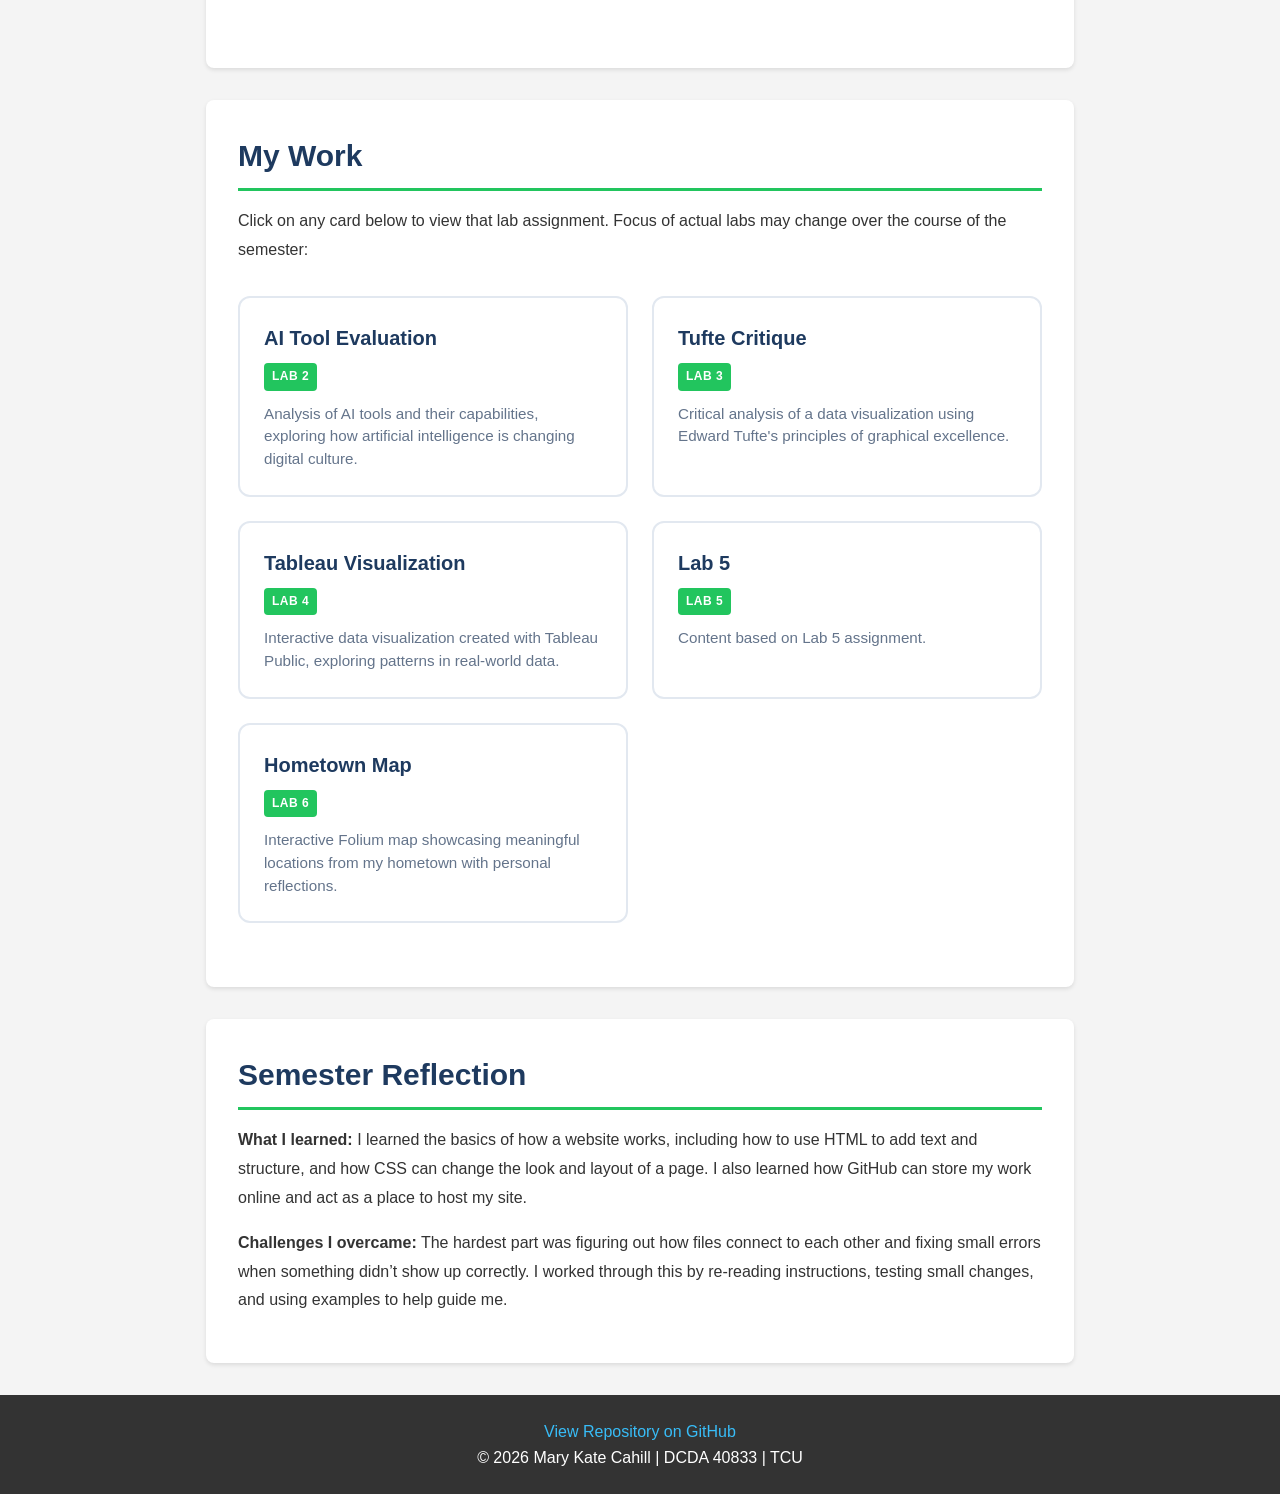
==== commit d6602cd1: "lab05" ====
--- a/index.html
+++ b/index.html
@@ -10,12 +10,19 @@
 </head>
 <body>
     <nav>
-        <ul>
+        <!-- Hamburger menu button (hidden on desktop, visible on mobile) -->
+        <button class="hamburger" id="hamburger" aria-label="Toggle navigation menu">
+            <span></span>
+            <span></span>
+            <span></span>
+        </button>
+        
+        <ul id="nav-menu">
             <li><a href="index.html">Home</a></li>
-            <li><a href="lab02.html">AI Evaluation</a></li>
+            <li><a href="ai-evaluation.html">AI Evaluation</a></li>
             <li><a href="lab03.html">Tufte Critique</a></li>
             <li><a href="lab04.html">Lab 4: Tableau</a></li>
-            <li><a href="lab5.html">Lab 5</a></li>
+            <li><a href="lab05.html">Lab 5</a></li>
             <li><a href="hometown-map.html">Hometown Map</a></li>
         </ul>
     </nav>
@@ -53,7 +60,7 @@
         
             
 <figure class="viz-container">
-    <img src="images/profile.jpg" alt="Photo of Mary Kate Cahill">
+    <img src="images/profile.jpg" alt="Photo of Mary Kate Cahill" style="max-width: 250px; height: auto;">
 
 
         </section>
@@ -74,22 +81,22 @@
                 </a>
 
                 <!-- Lab 3: Tufte Critique -->
-               <a href="lab03.html" class="portfolio-card"></a>
-    <h3>Tufte Critique</h3>
-    <span class="lab-tag">Lab 3</span>
-    <p>Critical analysis of a data visualization using Edward Tufte's principles of graphical excellence.</p>
-</a>
+                <a href="lab03.html" class="portfolio-card">
+                    <h3>Tufte Critique</h3>
+                    <span class="lab-tag">Lab 3</span>
+                    <p>Critical analysis of a data visualization using Edward Tufte's principles of graphical excellence.</p>
+                </a>
 
 
                 <!-- Lab 4: Tableau Visualization -->
-                <a href="tableau-visualization.html" class="portfolio-card">
+                <a href="lab04.html" class="portfolio-card">
                     <h3>Tableau Visualization</h3>
                     <span class="lab-tag">Lab 4</span>
                     <p>Interactive data visualization created with Tableau Public, exploring patterns in real-world data.</p>
                 </a>
 
                 <!-- Lab 5: TBD -->
-                <a href="lab5.html" class="portfolio-card">
+                <a href="lab05.html" class="portfolio-card">
                     <h3>Lab 5</h3>
                     <span class="lab-tag">Lab 5</span>
                     <p>Content based on Lab 5 assignment.</p>
@@ -120,5 +127,35 @@
         <p><a href="https://github.com/yourusername/your-repo-name">View Repository on GitHub</a></p>
         <p>&copy; 2026 Mary Kate Cahill | DCDA 40833 | TCU</p>
     </footer>
+
+    <!-- JavaScript for hamburger menu toggle -->
+    <script>
+        // Get the hamburger button and navigation menu
+        const hamburger = document.getElementById('hamburger');
+        const navMenu = document.getElementById('nav-menu');
+        
+        // Toggle menu when hamburger is clicked
+        hamburger.addEventListener('click', () => {
+            hamburger.classList.toggle('active');
+            navMenu.classList.toggle('active');
+        });
+        
+        // Close menu when a navigation link is clicked
+        const navLinks = navMenu.querySelectorAll('a');
+        navLinks.forEach(link => {
+            link.addEventListener('click', () => {
+                hamburger.classList.remove('active');
+                navMenu.classList.remove('active');
+            });
+        });
+        
+        // Close menu when clicking outside of it
+        document.addEventListener('click', (e) => {
+            if (!hamburger.contains(e.target) && !navMenu.contains(e.target)) {
+                hamburger.classList.remove('active');
+                navMenu.classList.remove('active');
+            }
+        });
+    </script>
 </body>
 </html>
--- a/css/styles.css
+++ b/css/styles.css
@@ -97,6 +97,39 @@
 
 nav a:hover {
     background-color: var(--primary-color);
+}
+
+/* Hamburger Menu Button (hidden on desktop) */
+.hamburger {
+    display: none;
+    flex-direction: column;
+    cursor: pointer;
+    background: none;
+    border: none;
+    padding: 0.5rem;
+    z-index: 101;
+}
+
+.hamburger span {
+    width: 25px;
+    height: 3px;
+    background-color: white;
+    margin: 3px 0;
+    transition: all 0.3s ease;
+    border-radius: 3px;
+}
+
+/* Hamburger animation when active */
+.hamburger.active span:nth-child(1) {
+    transform: rotate(45deg) translate(8px, 8px);
+}
+
+.hamburger.active span:nth-child(2) {
+    opacity: 0;
+}
+
+.hamburger.active span:nth-child(3) {
+    transform: rotate(-45deg) translate(7px, -7px);
 }
 
 /* =========================
@@ -382,18 +415,45 @@
 
     nav {
         font-size: 0.9rem;
-    }
-
-    /* Stack navigation vertically on mobile */
+        justify-content: space-between;
+        padding: 0.75rem 1rem;
+    }
+
+    /* Show hamburger menu on mobile */
+    .hamburger {
+        display: flex;
+    }
+
+    /* Hide navigation by default on mobile */
     nav ul {
-        flex-direction: column;  /* Change from row to column */
-        align-items: center;     /* Center the stacked items */
+        position: fixed;
+        left: -100%;
+        top: 0;
+        flex-direction: column;
+        background-color: #3d1461;
+        width: 100%;
+        height: 100vh;
+        text-align: center;
+        transition: left 0.3s ease;
+        padding-top: 4rem;
+        z-index: 100;
+    }
+
+    /* Show navigation when active */
+    nav ul.active {
+        left: 0;
+    }
+
+    nav li {
+        margin: 1rem 0;
     }
 
     nav a {
-        display: block;          /* Full width for easier tapping */
+        display: block;
         width: 100%;
         text-align: center;
+        padding: 1rem;
+        font-size: 1.2rem;
     }
 
     main section {
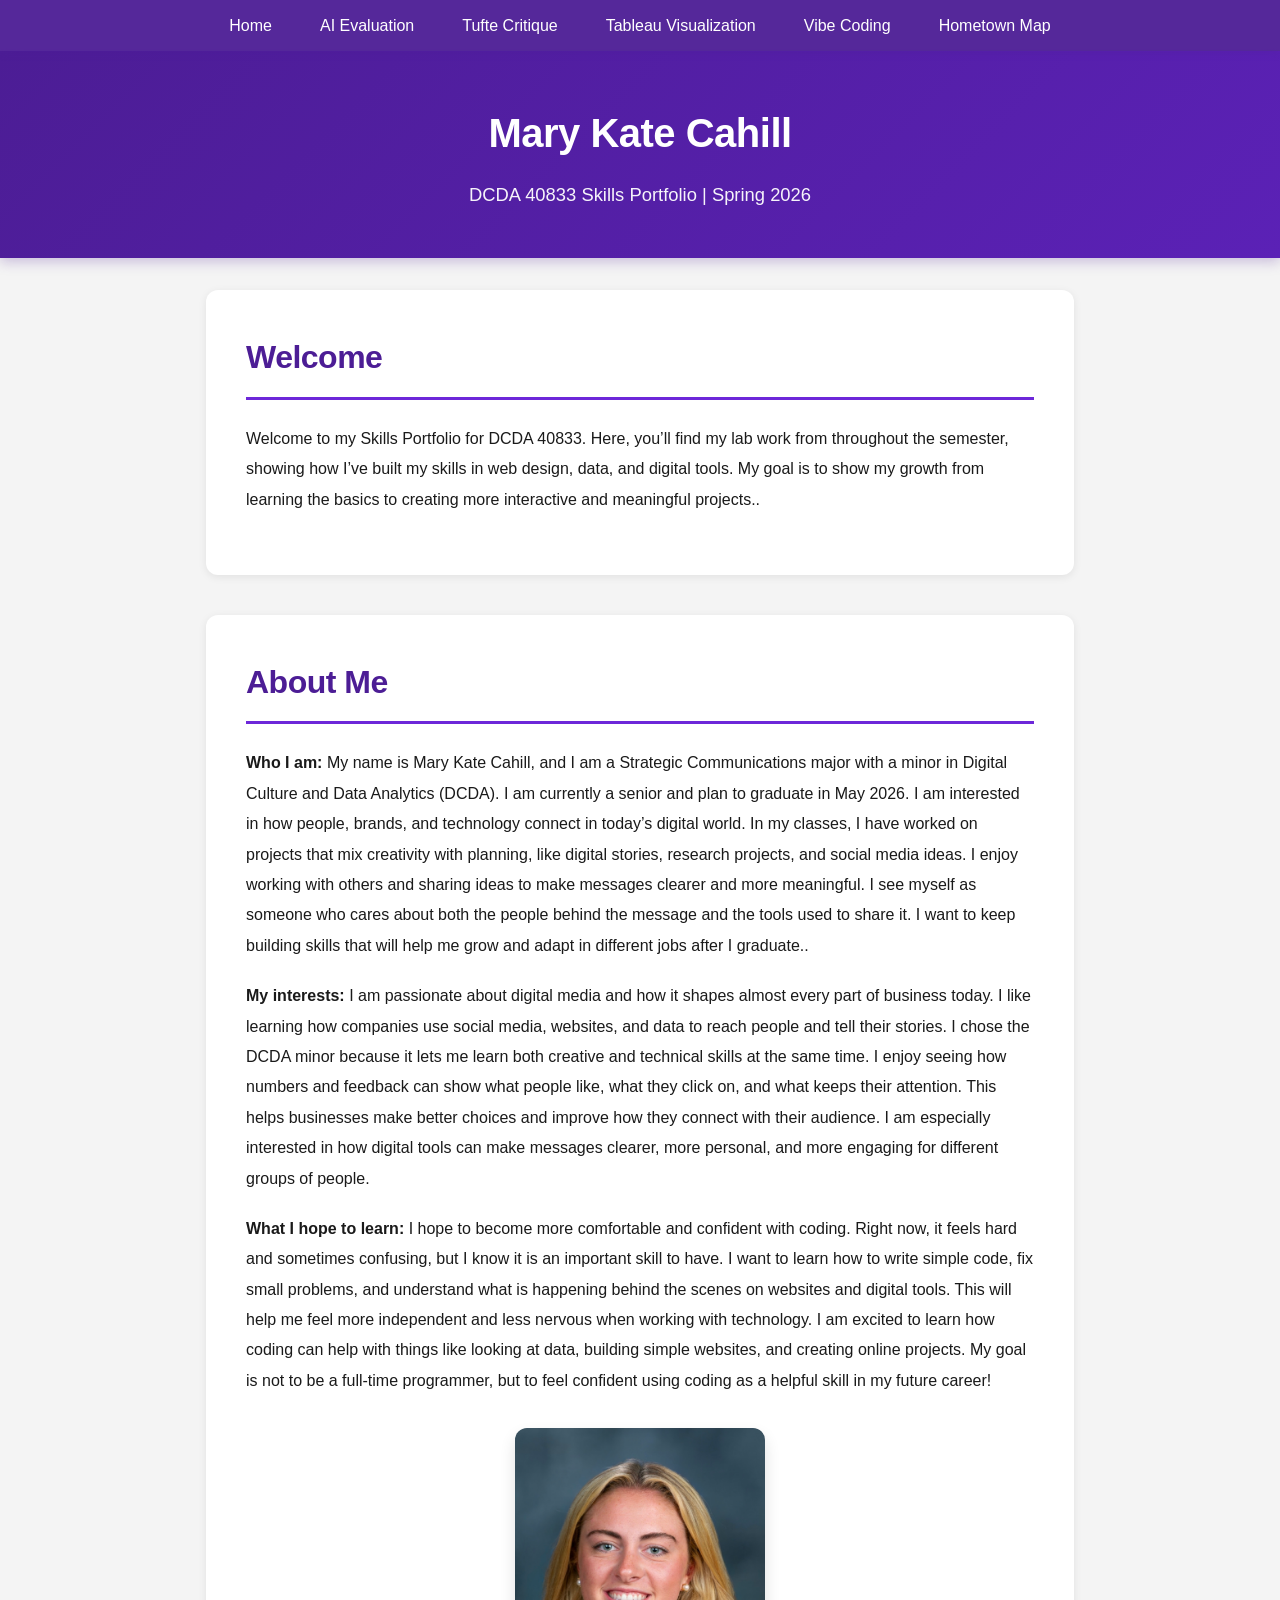
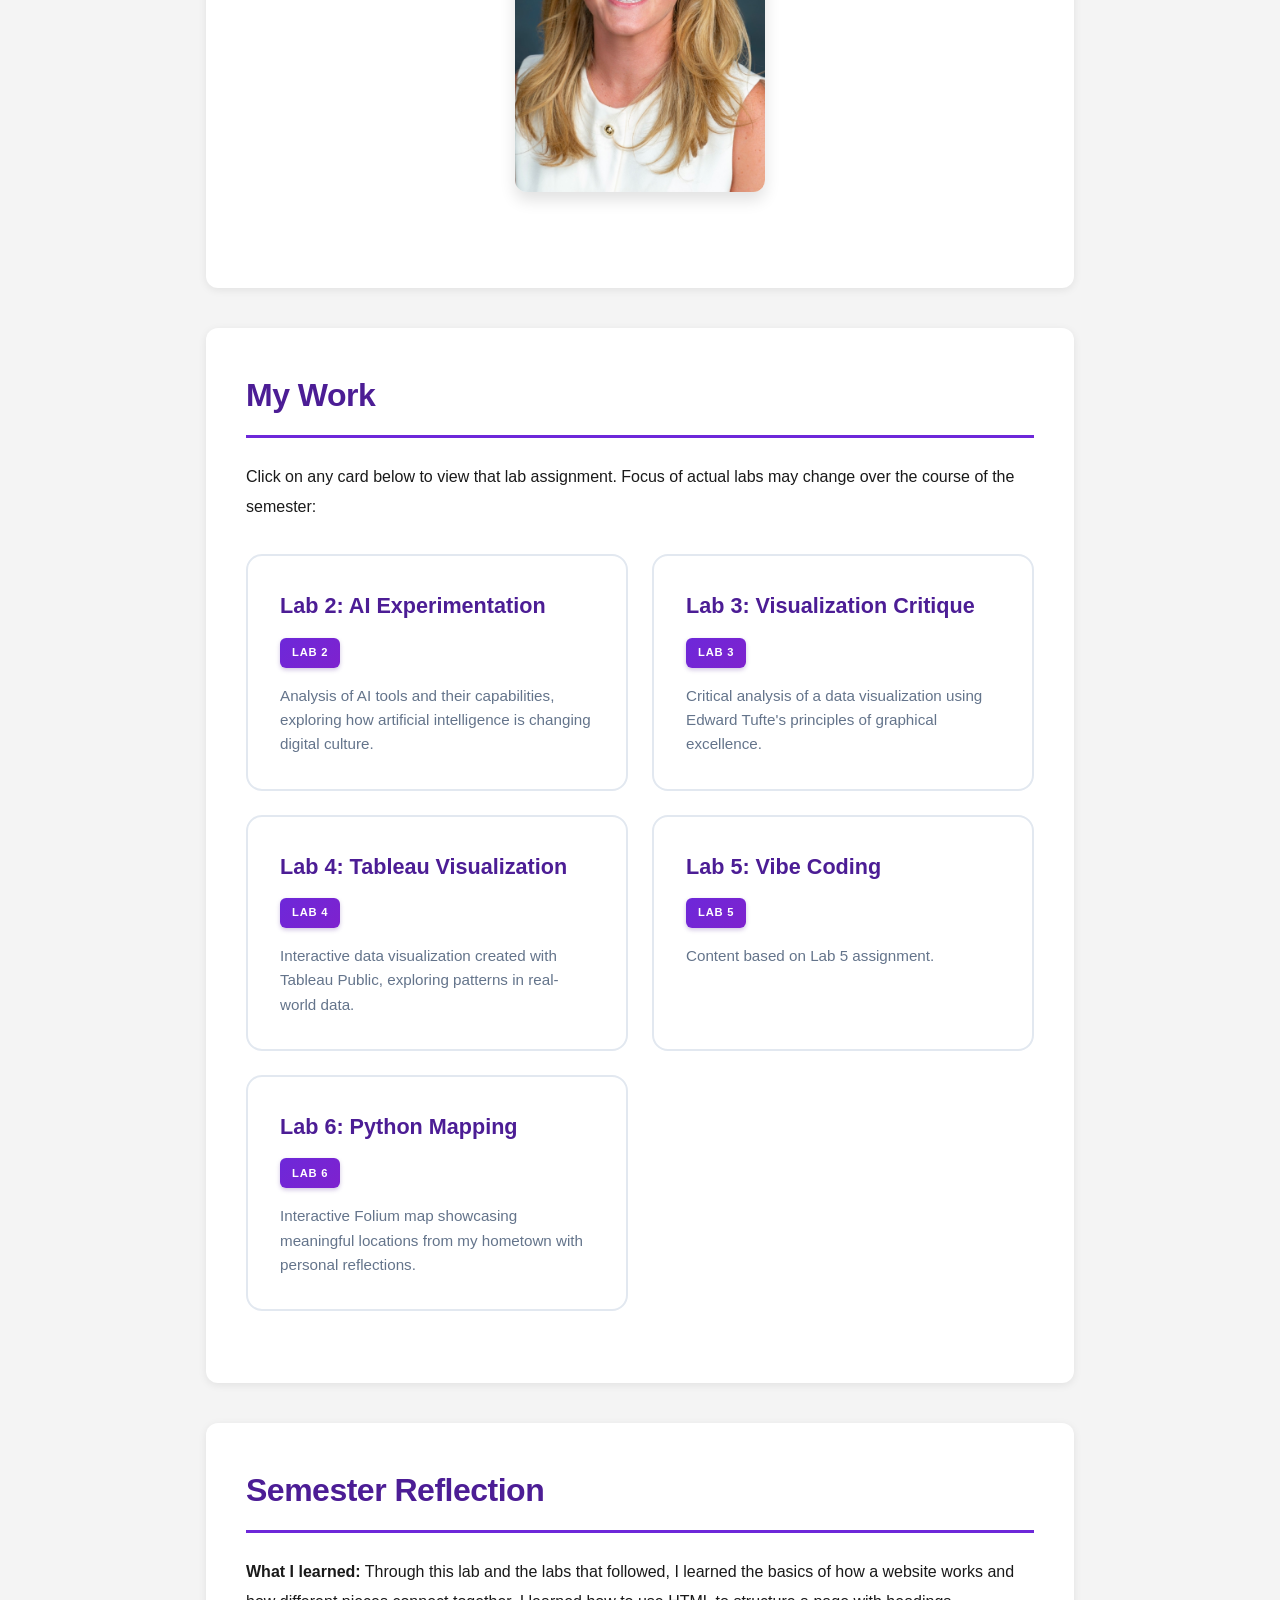
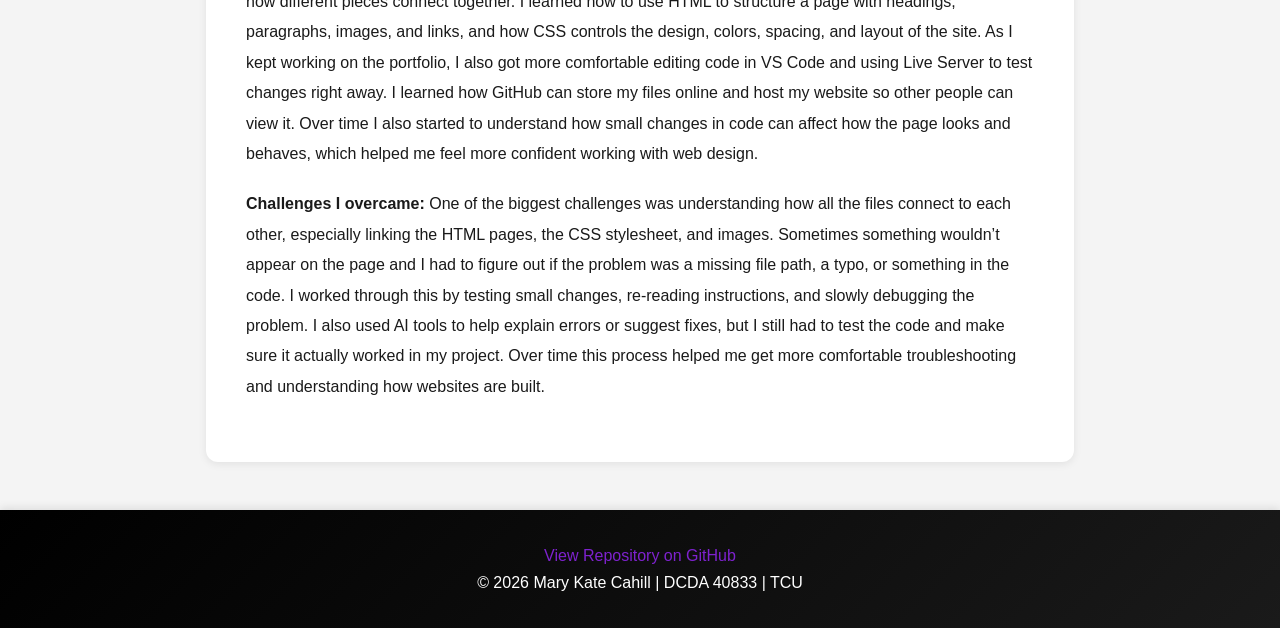
==== commit 8ff1c638: "skills portfolio updates" ====
--- a/index.html
+++ b/index.html
@@ -21,9 +21,9 @@
             <li><a href="index.html">Home</a></li>
             <li><a href="ai-evaluation.html">AI Evaluation</a></li>
             <li><a href="lab03.html">Tufte Critique</a></li>
-            <li><a href="lab04.html">Lab 4: Tableau</a></li>
-            <li><a href="lab05.html">Lab 5</a></li>
-            <li><a href="hometown-map.html">Hometown Map</a></li>
+            <li><a href="lab04.html">Tableau Visualization</a></li>
+            <li><a href="lab05.html">Vibe Coding</a></li>
+            <li><a href="summit-map-project/index.html">Hometown Map</a></li>
         </ul>
     </nav>
 
@@ -75,14 +75,14 @@
 
                 <!-- Lab 2: AI Tool Evaluation -->
                 <a href="ai-evaluation.html" class="portfolio-card">
-                    <h3>AI Tool Evaluation</h3>
+                    <h3>Lab 2: AI Experimentation</h3>
                     <span class="lab-tag">Lab 2</span>
                     <p>Analysis of AI tools and their capabilities, exploring how artificial intelligence is changing digital culture.</p>
                 </a>
 
                 <!-- Lab 3: Tufte Critique -->
                 <a href="lab03.html" class="portfolio-card">
-                    <h3>Tufte Critique</h3>
+                    <h3>Lab 3: Visualization Critique</h3>
                     <span class="lab-tag">Lab 3</span>
                     <p>Critical analysis of a data visualization using Edward Tufte's principles of graphical excellence.</p>
                 </a>
@@ -90,21 +90,21 @@
 
                 <!-- Lab 4: Tableau Visualization -->
                 <a href="lab04.html" class="portfolio-card">
-                    <h3>Tableau Visualization</h3>
+                    <h3>Lab 4: Tableau Visualization</h3>
                     <span class="lab-tag">Lab 4</span>
                     <p>Interactive data visualization created with Tableau Public, exploring patterns in real-world data.</p>
                 </a>
 
                 <!-- Lab 5: TBD -->
                 <a href="lab05.html" class="portfolio-card">
-                    <h3>Lab 5</h3>
+                    <h3>Lab 5: Vibe Coding</h3>
                     <span class="lab-tag">Lab 5</span>
                     <p>Content based on Lab 5 assignment.</p>
                 </a>
 
                 <!-- Lab 6: Hometown Map -->
-                <a href="hometown-map.html" class="portfolio-card">
-                    <h3>Hometown Map</h3>
+                <a href="summit-map-project/index.html" class="portfolio-card">
+                    <h3>Lab 6: Python Mapping</h3>
                     <span class="lab-tag">Lab 6</span>
                     <p>Interactive Folium map showcasing meaningful locations from my hometown with personal reflections.</p>
                 </a>
@@ -116,8 +116,8 @@
         <section id="reflection">
             <h2>Semester Reflection</h2>
             <!-- TODO: After completing all labs, write a reflection on your growth -->
-            <p><strong>What I learned:</strong> I learned the basics of how a website works, including how to use HTML to add text and structure, and how CSS can change the look and layout of a page. I also learned how GitHub can store my work online and act as a place to host my site.</p>
-            <p><strong>Challenges I overcame:</strong> The hardest part was figuring out how files connect to each other and fixing small errors when something didn’t show up correctly. I worked through this by re-reading instructions, testing small changes, and using examples to help guide me.</p>
+            <p><strong>What I learned:</strong> Through this lab and the labs that followed, I learned the basics of how a website works and how different pieces connect together. I learned how to use HTML to structure a page with headings, paragraphs, images, and links, and how CSS controls the design, colors, spacing, and layout of the site. As I kept working on the portfolio, I also got more comfortable editing code in VS Code and using Live Server to test changes right away. I learned how GitHub can store my files online and host my website so other people can view it. Over time I also started to understand how small changes in code can affect how the page looks and behaves, which helped me feel more confident working with web design.</p>
+            <p><strong>Challenges I overcame:</strong> One of the biggest challenges was understanding how all the files connect to each other, especially linking the HTML pages, the CSS stylesheet, and images. Sometimes something wouldn’t appear on the page and I had to figure out if the problem was a missing file path, a typo, or something in the code. I worked through this by testing small changes, re-reading instructions, and slowly debugging the problem. I also used AI tools to help explain errors or suggest fixes, but I still had to test the code and make sure it actually worked in my project. Over time this process helped me get more comfortable troubleshooting and understanding how websites are built.</p>
             
         </section>
     </main>
--- a/css/styles.css
+++ b/css/styles.css
@@ -7,11 +7,11 @@
    CSS Variables (Color Scheme)
    ========================= */
 :root {
-    --primary-color: #1e3a5f;      /* Ocean Blue */
-    --secondary-color: #22c55e;    /* Forest Green */
-    --accent-color: #38bdf8;       /* Slate Professional */
-    --text-color: #333;            /* Dark gray for text */
-    --text-secondary: #64748b;     /* Lighter gray for captions */
+    --primary-color: #4c1d95;      /* Deep Purple */
+    --secondary-color: #6d28d9;    /* Rich Purple */
+    --accent-color: #7e22ce;       /* Dark Purple Accent */
+    --text-color: #1a1a1a;         /* Near black for text */
+    --text-secondary: #64748b;     /* Gray for captions */
     --bg-color: #f4f4f4;           /* Light background */
     --white: #ffffff;
 }
@@ -31,9 +31,10 @@
 
 body {
     font-family: -apple-system, BlinkMacSystemFont, 'Segoe UI', 'Roboto', 'Helvetica Neue', Arial, sans-serif;
-    line-height: 1.6;
+    line-height: 1.7;
     color: var(--text-color);
     background-color: var(--bg-color);
+    font-size: 16px;
 }
 
 /* =========================
@@ -41,34 +42,39 @@
    ========================= */
 /* Style semantic tags directly - no classes needed! */
 header {
-    background-color: var(--primary-color);
+    background: linear-gradient(135deg, #4c1d95 0%, #5b21b6 100%);
     color: white;
-    padding: 2rem 0;
+    padding: 3rem 1rem;
     text-align: center;
-    box-shadow: 0 2px 4px rgba(0, 0, 0, 0.1);
+    box-shadow: 0 4px 12px rgba(76, 29, 149, 0.25);
 }
 
 header h1 {
     color: white;
-    margin: 0 0 0.5rem 0;
-    font-size: 2rem;
+    margin: 0 0 0.75rem 0;
+    font-size: 2.5rem;
+    font-weight: 700;
+    letter-spacing: -0.5px;
 }
 
 header p {
     margin: 0;
-    opacity: 0.9;
-    font-size: 1.1rem;
+    opacity: 0.95;
+    font-size: 1.15rem;
+    font-weight: 300;
 }
 
 nav {
-    background-color: #3d1461;
+    background-color: rgba(76, 29, 149, 0.95);
+    backdrop-filter: blur(10px);
     padding: 0.75rem;
-    display: flex;              /* Make nav a flex container */
-    justify-content: center;    /* Center the ul inside nav */
-    position: sticky;           /* Stick to top when scrolling */
+    display: flex;
+    justify-content: center;
+    position: sticky;
     top: 0;
     z-index: 100;
-    box-shadow: 0 2px 4px rgba(0, 0, 0, 0.1);
+    box-shadow: 0 2px 8px rgba(76, 29, 149, 0.2);
+    transition: box-shadow 0.3s ease;
 }
 
 /* Style the navigation list */
@@ -91,12 +97,14 @@
     color: white;
     text-decoration: none;
     padding: 0.5rem 1rem;
-    transition: background-color 0.3s ease;
-    border-radius: 4px;
+    transition: all 0.3s ease;
+    border-radius: 6px;
+    font-weight: 500;
 }
 
 nav a:hover {
-    background-color: var(--primary-color);
+    background-color: rgba(255, 255, 255, 0.15);
+    transform: translateY(-1px);
 }
 
 /* Hamburger Menu Button (hidden on desktop) */
@@ -145,32 +153,41 @@
 /* All sections inside main get consistent styling */
 main section {
     background-color: white;
-    padding: 2rem;
-    margin-bottom: 2rem;       /* Space between sections */
-    border-radius: 8px;        /* Rounded corners */
-    box-shadow: 0 2px 4px rgba(0, 0, 0, 0.1);
+    padding: 2.5rem;
+    margin-bottom: 2.5rem;
+    border-radius: 12px;
+    box-shadow: 0 2px 8px rgba(0, 0, 0, 0.08);
+    transition: box-shadow 0.3s ease;
+}
+
+main section:hover {
+    box-shadow: 0 4px 16px rgba(76, 29, 149, 0.15);
 }
 
 /* Style h2 headings inside sections */
 main section h2 {
     color: var(--primary-color);
     border-bottom: 3px solid var(--secondary-color);
-    padding-bottom: 0.5rem;
-    margin-bottom: 1rem;
-    font-size: 1.875rem;
+    padding-bottom: 0.75rem;
+    margin-bottom: 1.5rem;
+    font-size: 2rem;
+    font-weight: 700;
+    letter-spacing: -0.5px;
 }
 
 main section h3 {
     color: var(--text-color);
-    margin-top: 1.5rem;
-    margin-bottom: 0.75rem;
+    margin-top: 2rem;
+    margin-bottom: 1rem;
     font-size: 1.5rem;
+    font-weight: 600;
 }
 
 /* Paragraphs inside sections */
 main section p {
-    margin-bottom: 1rem;
-    line-height: 1.8;
+    margin-bottom: 1.25rem;
+    line-height: 1.9;
+    color: var(--text-color);
 }
 
 /* Lists inside sections */
@@ -194,11 +211,17 @@
 }
 
 .viz-container img {
-    max-width: 100%;           /* Responsive: never wider than container */
-    height: auto;              /* Maintain aspect ratio */
-    border-radius: 8px;
-    box-shadow: 0 4px 6px rgba(0, 0, 0, 0.1);
-    margin-bottom: 0.5rem;
+    max-width: 100%;
+    height: auto;
+    border-radius: 12px;
+    box-shadow: 0 8px 16px rgba(0, 0, 0, 0.12);
+    margin-bottom: 1rem;
+    transition: transform 0.3s ease, box-shadow 0.3s ease;
+}
+
+.viz-container img:hover {
+    transform: scale(1.02);
+    box-shadow: 0 12px 24px rgba(76, 29, 149, 0.18);
 }
 
 /* Figure captions */
@@ -345,64 +368,91 @@
     display: block;
     background: white;
     border: 2px solid #e2e8f0;
-    border-radius: 12px;
-    padding: 1.5rem;
+    border-radius: 16px;
+    padding: 2rem;
     text-decoration: none;
     color: var(--text-color);
-    transition: all 0.3s ease;
+    transition: all 0.4s cubic-bezier(0.175, 0.885, 0.32, 1.275);
     position: relative;
+    overflow: hidden;
+}
+
+.portfolio-card::before {
+    content: '';
+    position: absolute;
+    top: 0;
+    left: 0;
+    width: 100%;
+    height: 4px;
+    background: linear-gradient(90deg, var(--primary-color), var(--secondary-color));
+    transform: scaleX(0);
+    transition: transform 0.3s ease;
+}
+
+.portfolio-card:hover::before {
+    transform: scaleX(1);
 }
 
 .portfolio-card:hover {
-    border-color: var(--primary-color);
-    box-shadow: 0 8px 16px rgba(77, 25, 121, 0.15);
-    transform: translateY(-4px);
+    border-color: var(--secondary-color);
+    box-shadow: 0 12px 24px rgba(76, 29, 149, 0.25);
+    transform: translateY(-6px);
 }
 
 .portfolio-card h3 {
     color: var(--primary-color);
-    margin: 0 0 0.5rem 0;
-    font-size: 1.25rem;
+    margin: 0 0 0.75rem 0;
+    font-size: 1.35rem;
+    font-weight: 700;
+    transition: color 0.3s ease;
+}
+
+.portfolio-card:hover h3 {
+    color: var(--secondary-color);
 }
 
 .portfolio-card p {
     color: var(--text-secondary);
     font-size: 0.95rem;
-    margin: 0.75rem 0 0 0;
-    line-height: 1.5;
+    margin: 1rem 0 0 0;
+    line-height: 1.6;
 }
 
 /* Lab tag badge on portfolio cards */
 .lab-tag {
     display: inline-block;
-    background: var(--secondary-color);
+    background: linear-gradient(135deg, var(--secondary-color), var(--accent-color));
     color: white;
-    font-size: 0.75rem;
-    font-weight: 600;
-    padding: 0.25rem 0.5rem;
-    border-radius: 4px;
+    font-size: 0.7rem;
+    font-weight: 700;
+    padding: 0.35rem 0.75rem;
+    border-radius: 6px;
     text-transform: uppercase;
-    letter-spacing: 0.5px;
+    letter-spacing: 0.8px;
+    box-shadow: 0 2px 4px rgba(76, 29, 149, 0.25);
 }
 
 /* =========================
    Footer (semantic tag)
    ========================= */
 footer {
-    background-color: #333;
+    background: linear-gradient(135deg, #000000 0%, #1a1a1a 100%);
     color: white;
     text-align: center;
-    padding: 1.5rem;
-    margin-top: 2rem;
+    padding: 2rem 1rem;
+    margin-top: 3rem;
+    box-shadow: 0 -2px 8px rgba(0, 0, 0, 0.1);
 }
 
 footer a {
     color: var(--accent-color);
     text-decoration: none;
+    transition: color 0.3s ease;
 }
 
 footer a:hover {
-    text-decoration: underline;
+    color: var(--secondary-color);
+    text-decoration: none;
 }
 
 /* =========================
@@ -430,7 +480,7 @@
         left: -100%;
         top: 0;
         flex-direction: column;
-        background-color: #3d1461;
+        background-color: #4c1d95;
         width: 100%;
         height: 100vh;
         text-align: center;
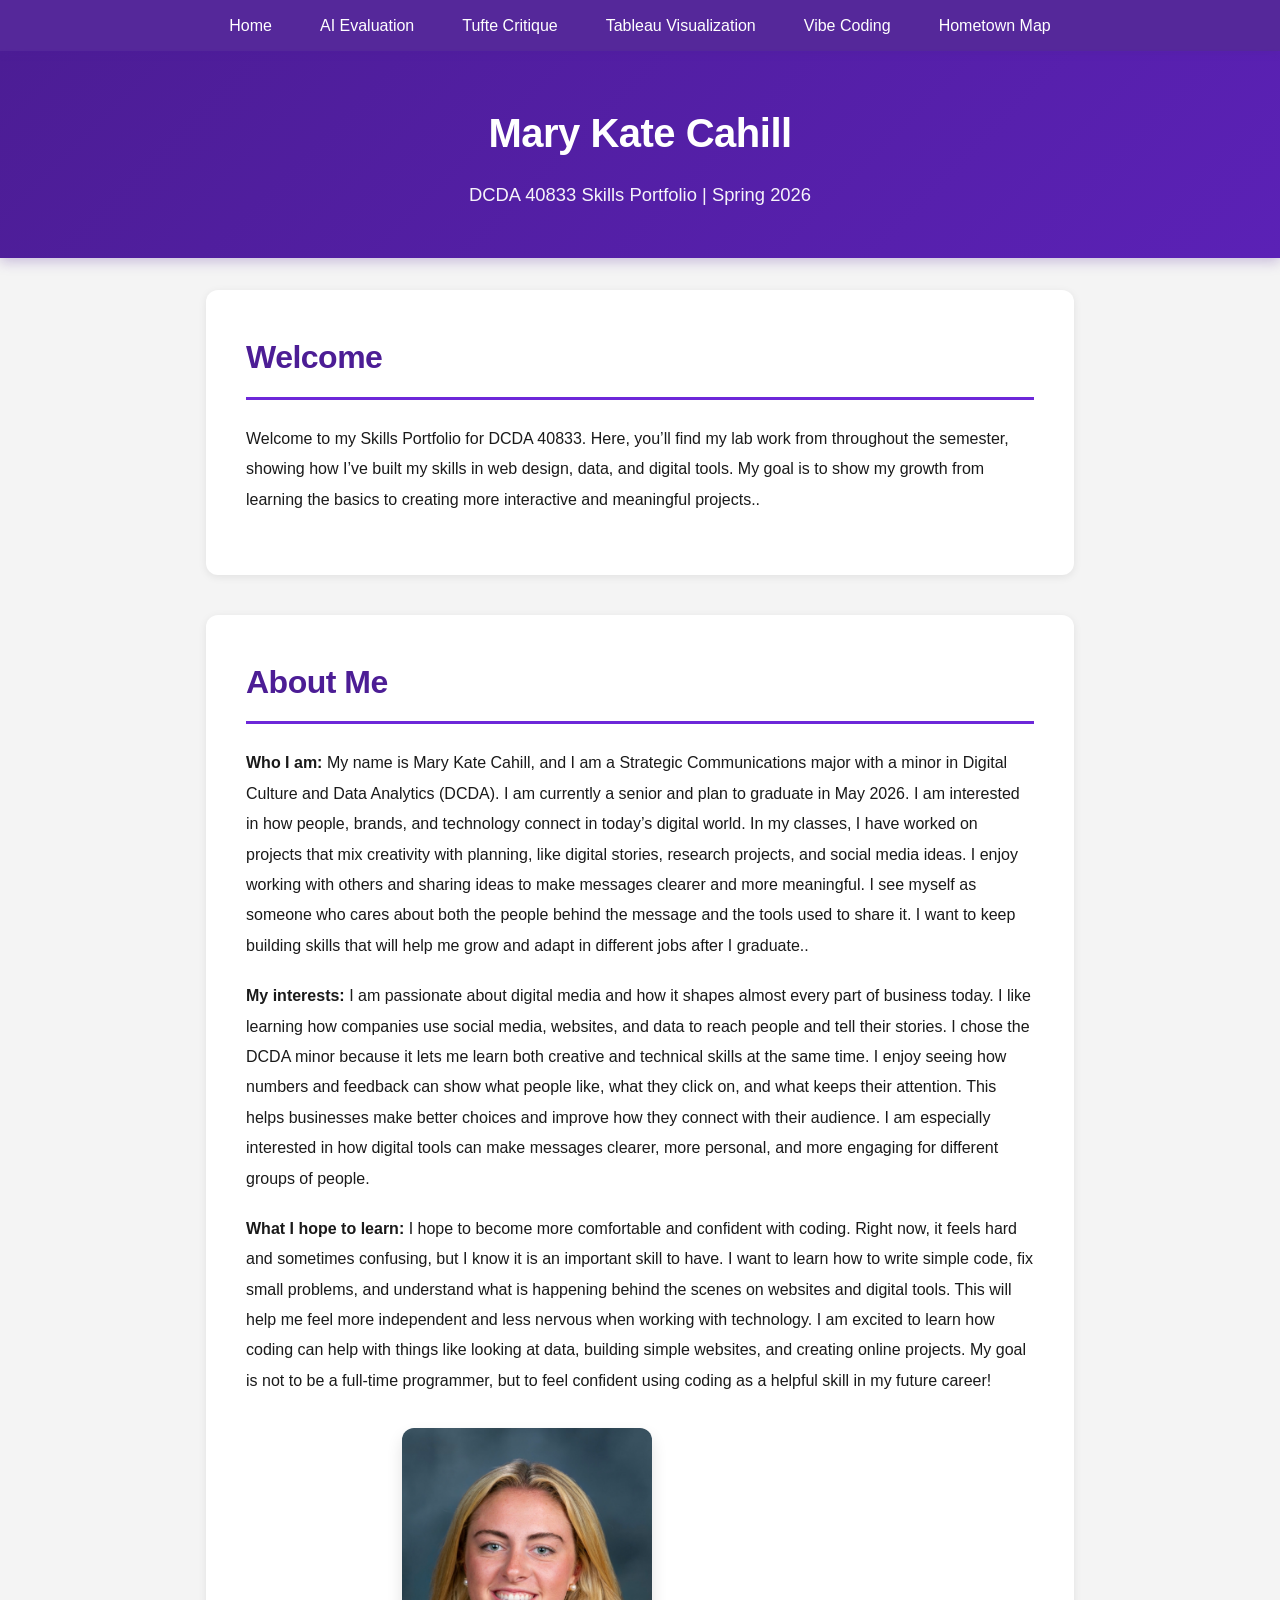
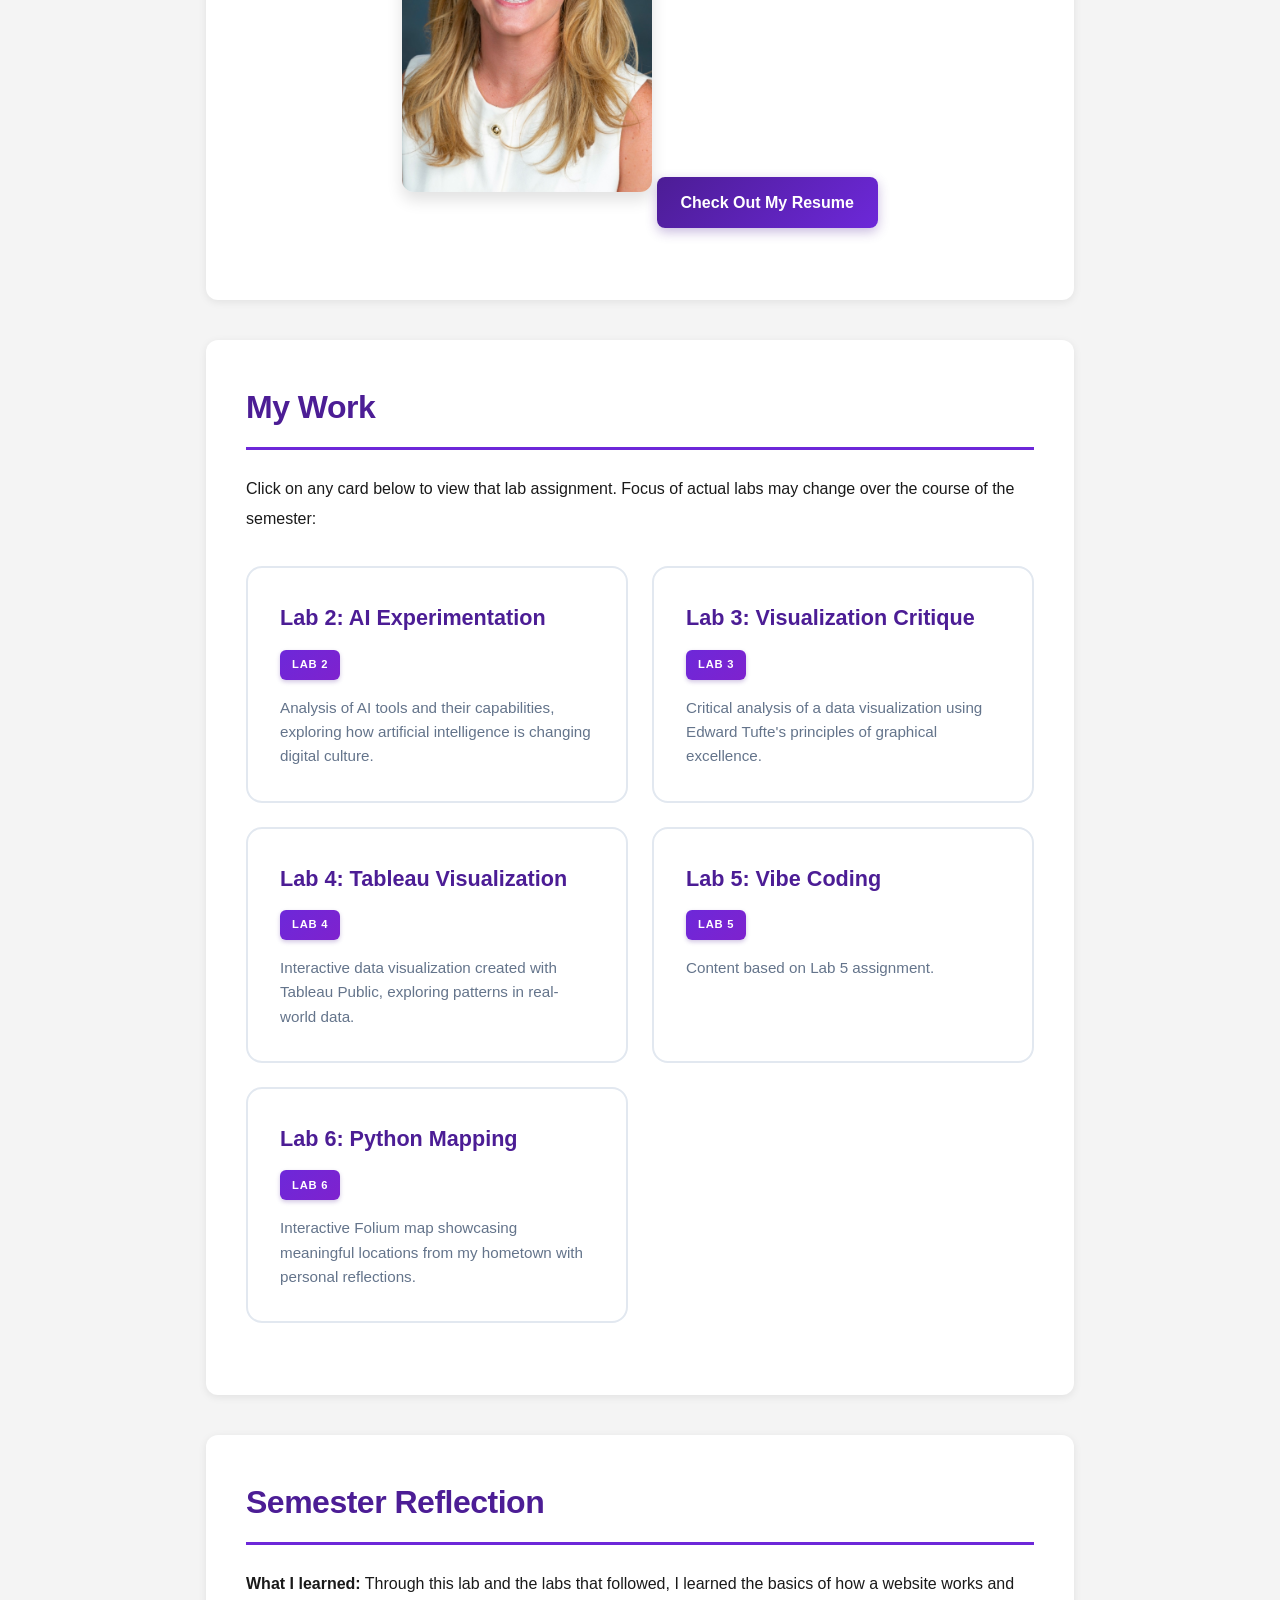
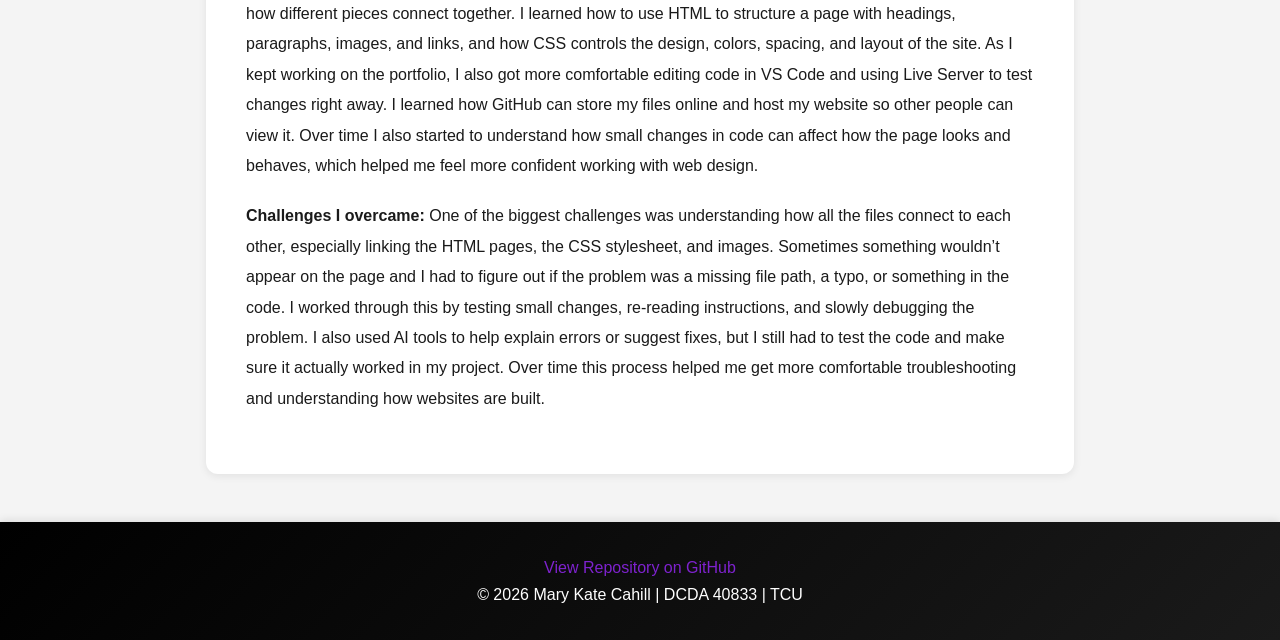
==== commit 1d37e8ed: "skills portfolio" ====
--- a/index.html
+++ b/index.html
@@ -61,7 +61,8 @@
             
 <figure class="viz-container">
     <img src="images/profile.jpg" alt="Photo of Mary Kate Cahill" style="max-width: 250px; height: auto;">
-
+    <a href="images/marykatecahillresume.jpg" class="resume-button" target="_blank" rel="noopener noreferrer">Check Out My Resume</a>
+</figure>
 
         </section>
 
--- a/css/styles.css
+++ b/css/styles.css
@@ -430,6 +430,30 @@
     text-transform: uppercase;
     letter-spacing: 0.8px;
     box-shadow: 0 2px 4px rgba(76, 29, 149, 0.25);
+}
+
+/* =========================
+   Resume Button
+   ========================= */
+.resume-button {
+    display: inline-block;
+    margin-top: 1.5rem;
+    padding: 0.75rem 1.5rem;
+    background: linear-gradient(135deg, var(--primary-color), var(--secondary-color));
+    color: white;
+    text-decoration: none;
+    border-radius: 8px;
+    font-weight: 600;
+    font-size: 1rem;
+    box-shadow: 0 4px 12px rgba(76, 29, 149, 0.3);
+    transition: all 0.3s ease;
+    text-align: center;
+}
+
+.resume-button:hover {
+    background: linear-gradient(135deg, var(--secondary-color), var(--accent-color));
+    box-shadow: 0 6px 16px rgba(76, 29, 149, 0.4);
+    transform: translateY(-2px);
 }
 
 /* =========================
